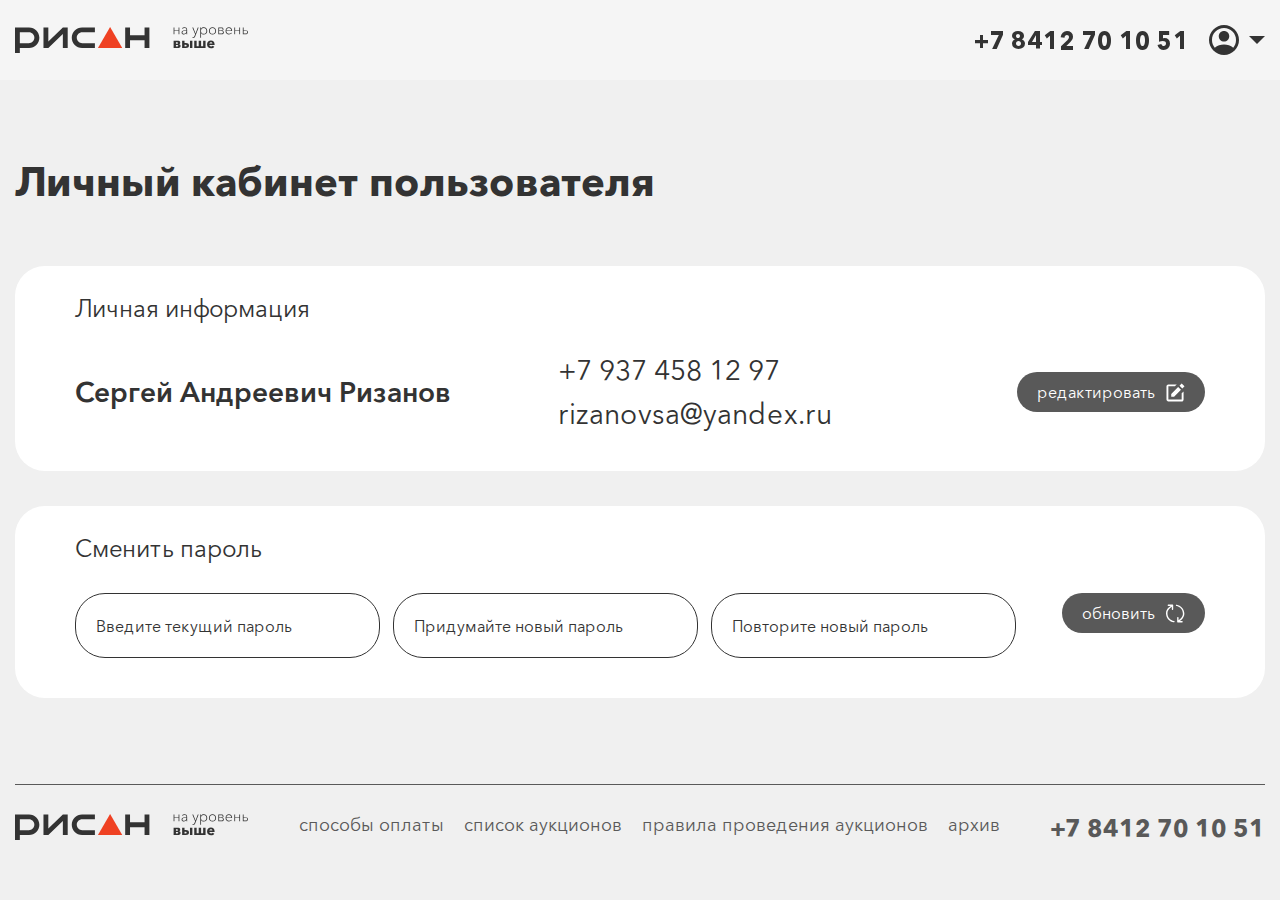
==== cabinet.html @ 8b1910aa "first commit" ====
<!DOCTYPE html>
<html lang="ru">

<head>
	<meta charset="UTF-8">
	<meta http-equiv="X-UA-Compatible" content="IE=edge">
	<meta name="viewport" content="width=device-width, initial-scale=1.0">
	<title>Рисан аукцион</title>

	<meta property="og:image" content="path/to/image.jpg">
	<link rel="shortcut icon" href="img/favicon/favicon.ico" type="image/x-icon">

	<!-- add plugins css -->
	<link rel="stylesheet" href="css/bootstrap.min.css">
	<link rel="stylesheet" href="css/slick.css">
	<!-- add plugins css end -->

	<link rel="stylesheet" href="css/style.css">
	<link rel="stylesheet" href="css/header.css">
	<link rel="stylesheet" href="css/footer.css">
	<link rel="stylesheet" href="css/main.css">
	<link rel="stylesheet" href="css/media.css">
</head>

<body>

	<header class="header">
		<div class="container">
			<div class="row">
				<div class="col-12 d-flex flex-wrap align-items-center">
					<a href="index.html" class="logo"><img src="img/logo.svg" alt=""></a>

					<nav class="navbar navbar-expand-xxl navbar-menu">
						<div class="collapse collapse-menu navbar-collapse" id="navbarSupportedContent">
							<ul class="nav nav-menu">
								<li class="nav-item"><a href="auctions.html" class="nav-link">все предложения</a></li>
								<li class="nav-item"><a href="my-auctions.html" class="nav-link">мои аукционы</a></li>
								<li class="nav-item"><a href="archive.html" class="nav-link">архив</a></li>
								<li class="nav-item"><a href="payments.html" class="nav-link">способы оплаты</a></li>
							</ul>
							<a href="tel:+78412701051" class="phone animate-box d-block d-sm-none">+7 8412 70 10 51</a>
						</div>

					</nav>
					<a href="tel:+78412701051" class="phone animate-box d-none d-sm-block">+7 8412 70 10 51</a>

					<div class="dropdown dropdown-user">
						<button class="btn btn-secondary dropdown-toggle" type="button" data-bs-toggle="dropdown"
							aria-expanded="false">
							<svg class="svg-icon">
								<use xlink:href="img/sprite.svg#user"></use>
							</svg>
						</button>
						<ul class="dropdown-menu dropdown-menu-user">
							<li><a class="dropdown-item animate-box" href="cabinet.html">
									<span class="dropdown-menu-user__icon"><svg class="svg-icon">
											<use xlink:href="img/sprite.svg#user"></use>
										</svg></span>
									<span class="dropdown-menu-user__text">Профиль</span>
								</a></li>
							<li><a class="dropdown-item animate-box" href="my-auctions.html">
									<span class="dropdown-menu-user__icon"><svg class="svg-icon">
											<use xlink:href="img/sprite.svg#auction-icon"></use>
										</svg></span>
									<span class="dropdown-menu-user__text">Мои аукционы</span>
								</a></li>
							<li><a class="dropdown-item animate-box" href="#">
									<span class="dropdown-menu-user__icon"><svg class="svg-icon">
											<use xlink:href="img/sprite.svg#exit-icon"></use>
										</svg></span>
									<span class="dropdown-menu-user__text">Выйти</span>
								</a></li>
						</ul>
					</div>

					<button class="navbar-toggler" type="button" data-bs-toggle="collapse"
						data-bs-target="#navbarSupportedContent" aria-controls="navbarSupportedContent" aria-expanded="false">
						<span></span>
						<span></span>
						<span></span>
					</button>
				</div>
			</div>
		</div>
	</header>

	<section class="all-lots archive-section">
		<div class="container">
			<div class="row">
				<div class="col-12 mb-60">
					<h1>Личный кабинет пользователя</h1>
				</div>

				<div class="col-12">
					<div class="cabinet-box">
						<div class="row">
							<div class="col-12">
								<h3>Личная информация</h3>
							</div>
						</div>
						<div class="row align-items-center">
							<div class="col-12 col-lg-5">
								<div class="admin-name">Сергей Андреевич Ризанов</div>
							</div>
							<div class="col-12 col-lg-4">
								<div class="admin-contacts">
									<a href="tel:+7 937 458 12 97" class="admin-contacts__item">+7 937 458 12 97</a>
									<a href="mailto:rizanovsa@yandex.ru" class="admin-contacts__item">rizanovsa@yandex.ru</a>
								</div>
							</div>
							<div class="col-12 col-lg-3">
								<a href="#" class="btn btn-grey">
									<span>редактировать</span>
									<svg class="svg-icon svg-icon-edit">
										<use xlink:href="img/sprite.svg#edit"></use>
									</svg>
								</a>
							</div>
						</div>
					</div>

					<div class="cabinet-box">
						<div class="row">
							<div class="col-12">
								<h3>Сменить пароль</h3>
							</div>

							<div class="col-12">
								<form action="" method="post" class="form-cabinet">
									<label>
										<input type="text" placeholder="Введите текущий пароль" name="password" required>
									</label>
									<label>
										<input type="text" placeholder="Придумайте новый пароль" name="password" required>
									</label>
									<label>
										<input type="text" placeholder="Повторите новый пароль" name="password" required>
									</label>
									<button type="submit" class="btn btn-grey">
										<span>обновить</span>
										<svg class="svg-icon svg-icon-edit">
											<use xlink:href="img/sprite.svg#update"></use>
										</svg>
									</button>
								</form>
							</div>
						</div>
					</div>
				</div>
			</div>
		</div>
	</section>

	<footer class="footer">
		<div class="container">
			<div class="row">
				<div class="col-12 d-flex flex-wrap">
					<a href="index.html" class="logo"><img src="img/logo.svg" alt=""></a>
					<ul class="nav nav-menu">
						<li class="nav-item"><a href="payments.html" class="nav-link">способы оплаты</a></li>
						<li class="nav-item"><a href="auctions.html" class="nav-link">список аукционов</a></li>
						<li class="nav-item"><a href="rules.html" class="nav-link">правила проведения аукционов</a></li>
						<li class="nav-item"><a href="archive.html" class="nav-link">архив</a></li>
					</ul>
					<a href="tel:+78412701051" class="phone animate-box">+7 8412 70 10 51</a>
				</div>
			</div>
		</div>
	</footer>


	<!-- Модальное окно -->
	<div class="modal modal-v2 fade" id="auction1Modal" tabindex="-1" aria-labelledby="auction1ModalLabel"
		aria-hidden="true">
		<div class="modal-dialog modal-dialog-centered">
			<div class="modal-content">
				<div class="modal-header">
					<div class="modal-icon"><img src="img/modal-icon1.svg" alt=""></div>
					<div class="modal-title">Вы можете принять участие только в трех аукционах</div>
					<div class="box-text text-center">
						<p>Чтобы принять участие в этом аукционе, откажитесь от участие от одного из предыдущих на странице <a
								href="my-auctions.html" class="color-accent d-inline">Мои аукционы</a></p>
					</div>
					<button type="button" class="btn-close" data-bs-dismiss="modal" aria-label="Закрыть"><svg class="svg-icon">
							<use xlink:href="img/sprite.svg#close-modal"></use>
						</svg></button>
				</div>
				<div class="modal-body">
					<a href="my-auctions.html" class="btn btn-accent">перейти в МОИ АУКЦИОНЫ</a>
				</div>
			</div>
		</div>
	</div>
	
	<div class="modal modal-v2 fade" id="auction2Modal" tabindex="-1" aria-labelledby="auction2ModalLabel"
		aria-hidden="true">
		<div class="modal-dialog modal-dialog-centered">
			<div class="modal-content">
				<div class="modal-header">
					<div class="modal-icon"><img src="img/modal-icon2.svg" alt=""></div>
					<div class="modal-title">
						<span>Аукцион завершен</span>
						19.06.23 в 10:00
					</div>
					<div class="box-text text-center">
						<p>Если у вас остались вопросы после завершения аукциона,
							свяжитесь с нами по телефону: <a href="tel:+78412701051" class="color-accent d-inline">+7 (8412)
								70-10-51</a></p>
					</div>
					<button type="button" class="btn-close" data-bs-dismiss="modal" aria-label="Закрыть"><svg class="svg-icon">
							<use xlink:href="img/sprite.svg#close-modal"></use>
						</svg></button>
				</div>
				<div class="modal-body">
					<a href="#" class="btn btn-accent">позвоните мне</a>
				</div>
			</div>
		</div>
	</div>
	
	<div class="modal modal-v2 fade" id="auction3Modal" tabindex="-1" aria-labelledby="auction3ModalLabel"
		aria-hidden="true">
		<div class="modal-dialog modal-dialog-centered">
			<div class="modal-content">
				<div class="modal-header">
					<div class="modal-icon"><img src="img/modal-icon1.svg" alt=""></div>
					<div class="modal-title">Вы точно хотите отказаться от участия в аукционе?</div>
					<button type="button" class="btn-close" data-bs-dismiss="modal" aria-label="Закрыть"><svg class="svg-icon">
							<use xlink:href="img/sprite.svg#close-modal"></use>
						</svg></button>
				</div>
				<div class="modal-body">
					<div class="btn-group">
						<a href="my-auctions.html" class="btn btn-accent">да</a>
						<a href="my-auctions.html" data-bs-dismiss="modal" class="btn btn-border-accent">нет</a>
					</div>
				</div>
			</div>
		</div>
	</div>
	
	<div class="modal modal-v2 fade" id="auction4Modal" tabindex="-1" aria-labelledby="auction4ModalLabel"
		aria-hidden="true">
		<div class="modal-dialog modal-dialog-centered">
			<div class="modal-content">
				<div class="modal-header">
					<div class="modal-icon"><img src="img/modal-icon3.svg" alt=""></div>
					<div class="modal-title">Вы точно хотите повысить ставку?</div>
					<button type="button" class="btn-close" data-bs-dismiss="modal" aria-label="Закрыть"><svg class="svg-icon">
							<use xlink:href="img/sprite.svg#close-modal"></use>
						</svg></button>
				</div>
				<div class="modal-body">
					<div class="btn-group">
						<a href="my-auctions.html" class="btn btn-accent">да</a>
						<a href="my-auctions.html" data-bs-dismiss="modal" class="btn btn-border-accent">нет</a>
					</div>
				</div>
			</div>
		</div>
	</div>
	
	<div class="modal fade" id="participationModal" tabindex="-1" aria-labelledby="participationModalLabel"
		aria-hidden="true">
		<div class="modal-dialog modal-dialog-centered">
			<div class="modal-content">
				<div class="modal-header">
					<div class="modal-title">Подтвердите свое участие в аукционе</div>
					<div class="box-text text-center">
						<p>На ваш номер телефона было отправлено СМС с кодом подтверждения, который нужно ввести в форму ниже.</p>
					</div>
					<button type="button" class="btn-close" data-bs-dismiss="modal" aria-label="Закрыть"><svg class="svg-icon">
							<use xlink:href="img/sprite.svg#close-modal"></use>
						</svg></button>
				</div>
				<div class="modal-body">
					<form action="" method="post" class="form-code">
						<div class="form-group">
							<label><input type="number" name="code"></label>
							<label><input type="number" name="code"></label>
							<label><input type="number" name="code"></label>
							<label><input type="number" name="code"></label>
							<label><input type="number" name="code"></label>
							<label><input type="number" name="code"></label>
						</div>
						<button type="submit" class="btn btn-accent">Подтвердить участие</button>
					</form>
				</div>
			</div>
		</div>
	</div>

	<div class="modal modal-v2 fade" id="passwordModal" tabindex="-1" aria-labelledby="passwordModalLabel"
		aria-hidden="true">
		<div class="modal-dialog modal-dialog-centered">
			<div class="modal-content">
				<div class="modal-header">
					<div class="modal-title">Восстановить пароль</div>
					<div class="box-text text-center">
						<p>На ваш номер телефона +7...1296 было отправлено СМС с кодом подтверждения, который нужно ввести в форму
							ниже.</p>
					</div>
					<button type="button" class="btn-close" data-bs-dismiss="modal" aria-label="Закрыть"><svg class="svg-icon">
							<use xlink:href="img/sprite.svg#close-modal"></use>
						</svg></button>
				</div>
				<div class="modal-body">
					<form action="" method="post" class="form-code">
						<div class="form-group">
							<label><input type="number" name="code"></label>
							<label><input type="number" name="code"></label>
							<label><input type="number" name="code"></label>
							<label><input type="number" name="code"></label>
							<label><input type="number" name="code"></label>
							<label><input type="number" name="code"></label>
						</div>
						<button type="submit" class="btn btn-accent">восстановить пароль</button>
						<a href="#" class="color-grey link">восстановить по e-mail</a>
					</form>
				</div>
			</div>
		</div>
	</div>
	
	<!-- add plugins js-->
	<script src="js/jquery.min.js"></script>
	<script src="js/bootstrap.bundle.min.js"></script>
	<script src="js/slick.min.js"></script>
	<script src="js/jquery.maskedinput.min.js"></script>
	<script src="js/jQuery.countdownTimer.js"></script>
	<script src="js/jQuery.countdownTimer-ru.js"></script>
	<!-- add plugins js end-->
	
	<script src="js/common.js"></script>
	
	</body>
	
	</html>
---- css/style.css ----
@font-face {
  font-family: "AvenirNextCyr";
  font-weight: 750;
  font-style: normal;
  src: url("../fonts/AvenirNextCyr/AvenirNextCyr-Bold.eot");
  src: url("../fonts/AvenirNextCyr/AvenirNextCyr-Bold.eot?#iefix") format("embedded-opentype"), url("../fonts/AvenirNextCyr/AvenirNextCyr-Bold.woff") format("woff"), url("../fonts/AvenirNextCyr/AvenirNextCyr-Bold.ttf") format("truetype");
}
@font-face {
  font-family: "AvenirNextCyr";
  font-weight: 700;
  font-style: normal;
  src: url("../fonts/AvenirNextCyr/AvenirNextCyr-Demi.eot");
  src: url("../fonts/AvenirNextCyr/AvenirNextCyr-Demi.eot?#iefix") format("embedded-opentype"), url("../fonts/AvenirNextCyr/AvenirNextCyr-Demi.woff") format("woff"), url("../fonts/AvenirNextCyr/AvenirNextCyr-Demi.ttf") format("truetype");
}
@font-face {
  font-family: "AvenirNextCyr";
  font-weight: 450;
  font-style: normal;
  src: url("../fonts/AvenirNextCyr/AvenirNextCyr-Medium.eot");
  src: url("../fonts/AvenirNextCyr/AvenirNextCyr-Medium.eot?#iefix") format("embedded-opentype"), url("../fonts/AvenirNextCyr/AvenirNextCyr-Medium.woff") format("woff"), url("../fonts/AvenirNextCyr/AvenirNextCyr-Medium.ttf") format("truetype");
}
@font-face {
  font-family: "AvenirNextCyr";
  font-weight: 400;
  font-style: normal;
  src: url("../fonts/AvenirNextCyr/AvenirNextCyr-Regular.eot");
  src: url("../fonts/AvenirNextCyr/AvenirNextCyr-Regular.eot?#iefix") format("embedded-opentype"), url("../fonts/AvenirNextCyr/AvenirNextCyr-Regular.woff") format("woff"), url("../fonts/AvenirNextCyr/AvenirNextCyr-Regular.ttf") format("truetype");
}
* {
  -webkit-box-sizing: border-box;
  box-sizing: border-box;
  -webkit-font-smoothing: antialiased;
  -moz-osx-font-smoothing: grayscale;
}
*:before, *:after {
  -webkit-box-sizing: border-box;
  box-sizing: border-box;
}

html, body, div, span, applet, object, iframe, h1, h2, h3, h4, h5, h6, p, blockquote, pre, a, abbr, acronym, address, big, cite, code, del, dfn, em, img, ins, kbd, q, s, samp, small, strike, strong, sub, sup, tt, var, b, u, i, center, dl, dt, dd, ol, ul, li, fieldset, form, label, legend, table, caption, tbody, tfoot, thead, tr, th, td, article, aside, canvas, details, embed, figure, figcaption, footer, header, hgroup, menu, nav, output, ruby, section, summary, time, mark, audio, video {
  margin: 0;
  padding: 0;
  border: 0;
  font-size: 100%;
  font: inherit;
  vertical-align: baseline;
}

/* HTML5 display-role reset for older browsers */
article, aside, details, figcaption, figure, footer, header, hgroup, menu, nav, section {
  display: block;
}

blockquote, q {
  quotes: none;
}

blockquote:before, blockquote:after, q:before, q:after {
  content: "";
  content: none;
}

table {
  border-collapse: collapse;
  border-spacing: 0;
}

body {
  font-size: 16px;
  min-width: 320px;
  position: relative;
  line-height: normal;
  font-family: "AvenirNextCyr", sans-serif;
  font-weight: normal;
  background: #F0F0F0;
  color: #333;
}

img {
  display: block;
  max-width: 100%;
  height: auto;
}

.text-center {
  text-align: center;
}

a {
  display: block;
  text-decoration: none;
  -webkit-transition: 0.3s ease;
  transition: 0.3s ease;
  outline: none;
  width: -webkit-fit-content;
  width: -moz-fit-content;
  width: fit-content;
}
a:hover, a:focus {
  text-decoration: none;
}

input, textarea, select {
  outline: none;
  -webkit-box-shadow: none;
          box-shadow: none;
  -webkit-appearance: none;
     -moz-appearance: none;
          appearance: none;
  padding: 5px 20px;
  -webkit-box-sizing: border-box;
          box-sizing: border-box;
  font-family: "AvenirNextCyr", sans-serif;
  border-radius: 30px;
  border: 1px solid #333;
  width: 100%;
  height: 65px;
  background: transparent;
  color: #333;
  font-size: 16px;
}
input::-webkit-input-placeholder, textarea::-webkit-input-placeholder, select::-webkit-input-placeholder {
  color: #333;
}
input::-moz-placeholder, textarea::-moz-placeholder, select::-moz-placeholder {
  color: #333;
}
input:-ms-input-placeholder, textarea:-ms-input-placeholder, select:-ms-input-placeholder {
  color: #333;
}
input::-ms-input-placeholder, textarea::-ms-input-placeholder, select::-ms-input-placeholder {
  color: #333;
}
input::placeholder, textarea::placeholder, select::placeholder {
  color: #333;
}
input:hover, input:focus, textarea:hover, textarea:focus, select:hover, select:focus {
  outline: none;
  -webkit-box-shadow: none;
          box-shadow: none;
}

label {
  display: block;
  width: 100%;
  position: relative;
  margin: 0 0 24px;
}
label:last-child {
  margin: 0;
}

textarea {
  resize: none;
  padding: 12px 17px;
  height: 103px;
}

.input-icon {
  position: absolute;
  z-index: 1;
  top: 50%;
  right: 28px;
  -webkit-transform: translate(0, -50%);
          transform: translate(0, -50%);
  display: -webkit-box;
  display: -ms-flexbox;
  display: flex;
  -webkit-box-align: center;
      -ms-flex-align: center;
          align-items: center;
  -webkit-box-pack: center;
      -ms-flex-pack: center;
          justify-content: center;
  fill: #595959;
  width: 25px;
  height: 19px;
}
.input-icon:hover {
  fill: #E4370E;
}

button, .btn {
  outline: none;
  -webkit-transition: 0.3s ease;
  transition: 0.3s ease;
  cursor: pointer;
  -webkit-box-shadow: none;
          box-shadow: none;
  font-family: "AvenirNextCyr", sans-serif;
  padding: 0;
  margin: 0;
  border: none;
  border-radius: 0;
}
button:hover, button:focus, .btn:hover, .btn:focus {
  outline: none;
  -webkit-box-shadow: none;
          box-shadow: none;
}

.btn {
  display: -webkit-box;
  display: -ms-flexbox;
  display: flex;
  -webkit-box-align: center;
      -ms-flex-align: center;
          align-items: center;
  -webkit-box-pack: center;
      -ms-flex-pack: center;
          justify-content: center;
  text-align: center;
  padding: 7px 20px;
  font-size: 16px;
  line-height: normal;
  font-weight: normal;
  height: 40px;
  border-radius: 20px;
  -webkit-transition: 0.5s;
  transition: 0.5s;
  position: relative;
  z-index: 1;
  overflow: hidden;
  text-decoration: none;
}
.btn::before {
  content: "";
  position: absolute;
  left: 0;
  top: 0;
  height: 100%;
  width: 0;
  -webkit-transition: 0.5s;
  transition: 0.5s;
  z-index: -1;
}
.btn svg {
  width: 17px;
  min-width: 17px;
  height: 19px;
  display: -webkit-box;
  display: -ms-flexbox;
  display: flex;
  -webkit-box-align: center;
      -ms-flex-align: center;
          align-items: center;
  -webkit-box-pack: center;
      -ms-flex-pack: center;
          justify-content: center;
  margin: 0 0 0 10px;
  -webkit-transition: 0.3s;
  transition: 0.3s;
}
.btn .svg-icon-edit {
  width: 19px;
  height: 19px;
  min-width: 19px;
}
.btn:hover::before {
  width: 100%;
}

.btn-md {
  height: 65px;
  border-radius: 30px;
  font-size: 20px;
  padding: 10px 40px;
}

.btn-border-accent {
  color: #E4370E;
  border: 1px solid #E4370E;
}
.btn-border-accent::before {
  background: #E4370E;
}
.btn-border-accent:hover {
  color: #fff;
}

.btn-border-grey {
  color: #595959;
  border: 1px solid #595959;
}
.btn-border-grey::before {
  background: #E4370E;
}
.btn-border-grey:hover {
  border-color: #E4370E;
  color: #fff;
}

.btn-border-white {
  color: #fff;
  border: 2px solid #fff;
}
.btn-border-white svg {
  fill: #fff;
  width: 14px;
  height: 14px;
  min-width: 14px;
}
.btn-border-white::before {
  background: #E4370E;
}
.btn-border-white:hover {
  border-color: #E4370E;
  color: #fff;
}

.btn-grey {
  color: #fff;
  fill: #fff;
  background: #595959;
}
.btn-grey::before {
  background: #E4370E;
}
.btn-grey:hover {
  color: #fff;
}

.btn-accent {
  background: #E4370E;
  color: #fff;
}
.btn-accent::before {
  background: #82C559;
}
.btn-accent:hover {
  color: #fff;
}
.btn-accent svg {
  fill: #fff;
}

.btn-toggle, .btn-link {
  margin: 37px auto 0;
}

.svg-icon {
  display: inline-block;
  width: 100%;
  height: 100%;
}

.btn-group > .btn-group:not(:last-child) > .btn, .btn-group > .btn.dropdown-toggle-split:first-child, .btn-group > .btn:not(:last-child):not(.dropdown-toggle), .btn-group > .btn-group:not(:first-child), .btn-group > :not(.btn-check:first-child) + .btn {
  border-radius: 20px;
}

.link {
  display: -webkit-box;
  display: -ms-flexbox;
  display: flex;
  -webkit-box-align: center;
      -ms-flex-align: center;
          align-items: center;
  font-size: 20px;
}
.link svg {
  width: 21px;
  height: 23px;
  margin: 0 0 0 20px;
}

a.color-grey {
  color: #333;
}
a.color-grey:hover {
  color: #E4370E;
}

strong, b {
  font-weight: bold;
  display: inline-block;
}

ul, ol {
  padding: 0 0 0 20px;
}

.my-ul {
  list-style: none;
  padding: 0;
}

.list-dots {
  list-style-type: disc;
}

.container {
  max-width: 1350px;
  padding: 0 15px;
}

.row {
  margin: 0 -15px;
}
.row > * {
  padding: 0 15px;
}

h2, h1 {
  width: 100%;
  font-size: 48px;
  font-weight: 750;
}

.h1 {
  font-size: 96px;
  line-height: 1;
  font-weight: 750;
}

.h2 {
  font-size: 64px;
  font-weight: 750;
}

h3 {
  font-size: 24px;
  font-weight: 450;
}

.color-accent {
  color: #E4370E;
}

a.color-accent {
  color: #E4370E;
}
a.color-accent:hover {
  color: #333;
}
a.color-accent:hover svg {
  fill: #333;
}
a.color-accent svg {
  fill: #E4370E;
  width: 21px;
  height: 23px;
  margin: 0 0 0 20px;
}

.d-inline {
  display: inline;
}

.text-description {
  font-size: 24px;
}

.mb-30 {
  margin-bottom: 30px;
}

.mb-45 {
  margin-bottom: 45px;
}

.mb-50 {
  margin-bottom: 50px;
}

.mb-60 {
  margin-bottom: 60px;
}

.mb-90 {
  margin-bottom: 90px;
}

.nav-tabs {
  border: none;
  border-radius: 0;
  font-size: 24px;
}
.nav-tabs .nav-item {
  margin: 0 40px 0 0;
}
.nav-tabs .nav-item:last-child {
  margin: 0;
}
.nav-tabs .nav-link {
  padding: 0 0 17px;
  color: #595959;
  background: transparent;
  border: none;
  border-radius: 0;
  position: relative;
}
.nav-tabs .nav-link::before {
  content: "";
  position: absolute;
  left: 0;
  bottom: 0;
  width: 100%;
  height: 6px;
  background: #E4E4E4;
  border-radius: 3px;
  -webkit-transition: 0.5s;
  transition: 0.5s;
}
.nav-tabs .nav-link.active {
  color: #333;
  font-weight: bold;
  background: transparent;
}
.nav-tabs .nav-link.active::before {
  background: #E4370E;
}

.slick-slider {
  width: 100%;
}

.slick-slide {
  outline: none;
}

.slick-dots {
  width: 100%;
  position: relative;
  bottom: 0;
  display: -webkit-box;
  display: -ms-flexbox;
  display: flex;
  -webkit-box-align: center;
      -ms-flex-align: center;
          align-items: center;
  -webkit-box-pack: center;
      -ms-flex-pack: center;
          justify-content: center;
  list-style: none;
  padding: 0;
}
.slick-dots li {
  cursor: pointer;
  height: 3px;
  margin: 0 10px 0 0;
  background: #F7F7F7;
  width: 60px;
  border-radius: 4px;
  -webkit-transition: 0.3s ease;
  transition: 0.3s ease;
}
.slick-dots li:last-child {
  margin: 0;
}
.slick-dots li.slick-active {
  background: #E4370E;
}
.slick-dots li button {
  display: none;
}

.slider-nav {
  display: -webkit-box;
  display: -ms-flexbox;
  display: flex;
  -webkit-box-align: center;
      -ms-flex-align: center;
          align-items: center;
}
.slider-nav .slick-prev {
  margin: 0 30px 0 0;
}
.slider-nav .slick-arrow {
  position: relative;
  bottom: 0;
  top: 0;
  left: 0;
  -webkit-transform: none;
          transform: none;
  padding: 10px;
  border-radius: 60px;
  background: #E4E4E4;
  width: 123px;
  height: 84px;
  fill: #595959;
  display: -webkit-box;
  display: -ms-flexbox;
  display: flex;
  -webkit-box-align: center;
      -ms-flex-align: center;
          align-items: center;
  -webkit-box-pack: center;
      -ms-flex-pack: center;
          justify-content: center;
}
.slider-nav .slick-arrow svg {
  width: 41px;
  height: 24px;
}
.slider-nav .slick-arrow:hover {
  background: #E4370E;
  fill: #fff;
}

.slick-arrow {
  top: 50%;
  -webkit-transform: translate(0, -50%);
          transform: translate(0, -50%);
  width: 41px;
  height: 24px;
  display: -webkit-box;
  display: -ms-flexbox;
  display: flex;
  -webkit-box-align: center;
      -ms-flex-align: center;
          align-items: center;
  -webkit-box-pack: center;
      -ms-flex-pack: center;
          justify-content: center;
  opacity: 1;
  z-index: 1;
  padding: 0;
  fill: #E4370E;
  position: absolute;
}

.slick-prev {
  left: -41px;
}

.slick-next {
  right: -41px;
}

.select-my {
  -webkit-appearance: none;
     -moz-appearance: none;
          appearance: none;
  padding: 0 52px 0 40px;
  color: #333;
  font-size: 20px;
  background: url("../img/arrow-select.svg") no-repeat calc(100% - 20px) center;
  background-size: 22px;
  width: 100%;
  cursor: pointer;
}

input[type=radio] {
  width: auto;
  height: auto;
  -webkit-appearance: auto;
     -moz-appearance: auto;
          appearance: auto;
  display: inline;
  cursor: pointer;
}

.label-checkbox {
  position: relative;
  display: -webkit-box;
  display: -ms-flexbox;
  display: flex;
  -webkit-box-align: start;
      -ms-flex-align: start;
          align-items: flex-start;
  color: rgba(255, 255, 255, 0.5);
  font-size: 14px;
  margin: 15px 0 0;
  line-height: 1.14;
}

.inp-check {
  display: none;
}

.checkbox-custom {
  margin: 0 12px 0 0;
  position: relative;
  border-radius: 6px;
  background-color: #fff;
  width: 16px;
  height: 16px;
  min-width: 16px;
  cursor: pointer;
}

.inp-check:checked ~ .checkbox-custom {
  background: #fff url("../img/check-black.svg") no-repeat center;
  background-size: 8px;
}
---- css/header.css ----
header {
  padding: 40px 0;
  position: relative;
  z-index: 2;
}
header .container {
  max-width: 1920px;
  padding: 0 60px;
}

.header {
  background: rgba(247, 247, 247, 0.7);
  -webkit-backdrop-filter: blur(25px);
          backdrop-filter: blur(25px);
  margin: 0 0 77px;
}
.header .navbar-menu {
  margin: 0 auto;
}
.header .nav-menu .nav-item .nav-link {
  color: #333;
}
.header .phone {
  color: #333;
}
.header .dropdown-user .dropdown-toggle .svg-icon {
  fill: #333;
}
.header .dropdown-user .dropdown-toggle:after {
  border-top-color: #333;
}
.header .navbar-toggler span {
  background: #333;
}

.phone {
  font-weight: 750;
  font-size: 24px;
  color: #fff;
}

.nav-menu {
  display: -webkit-box;
  display: -ms-flexbox;
  display: flex;
  -webkit-box-align: start;
      -ms-flex-align: start;
          align-items: start;
  -ms-flex-wrap: wrap;
      flex-wrap: wrap;
  font-weight: 450;
  font-size: 18px;
  margin: 0 183px 0 auto;
}
.nav-menu .nav-item {
  margin: 0 30px 0 0;
}
.nav-menu .nav-item:last-child {
  margin: 0;
}
.nav-menu .nav-item .nav-link {
  color: #fff;
  position: relative;
}
.nav-menu .nav-item .nav-link::after {
  content: "";
  position: absolute;
  left: 50%;
  -webkit-transform: translate(-50%, 0);
          transform: translate(-50%, 0);
  bottom: -5px;
  width: 0;
  height: 2px;
  border-radius: 2px;
  background: #E4370E;
  -webkit-transition: 0.5s;
  transition: 0.5s;
}
.nav-menu .nav-item .nav-link:hover:after {
  width: 80%;
}

.nav-link {
  padding: 0;
}

.collapse-menu {
  -webkit-box-flex: 0;
      -ms-flex: none;
          flex: none;
  width: 100%;
}
.collapse-menu .nav-menu {
  margin: 0;
}

.navbar-menu {
  margin: 0 183px 0 auto;
  padding: 0;
}
.navbar-menu__close {
  width: 24px;
  height: 24px;
  position: absolute;
  right: 15px;
  top: 15px;
  cursor: pointer;
  display: none;
}
.navbar-menu__close::before, .navbar-menu__close::after {
  content: "";
  position: absolute;
  top: 10px;
  left: 0;
  background: #333;
  border-radius: 2px;
  z-index: 1;
  width: 100%;
  height: 2px;
}
.navbar-menu__close::before {
  -webkit-transform: rotate(45deg);
          transform: rotate(45deg);
}
.navbar-menu__close::after {
  -webkit-transform: rotate(135deg);
          transform: rotate(135deg);
}

.navbar-toggler {
  width: 24px;
  height: 18px;
  min-width: 24px;
  padding: 0;
  border: none;
  margin: 0 0 0 20px;
  -webkit-box-orient: vertical;
  -webkit-box-direction: normal;
      -ms-flex-direction: column;
          flex-direction: column;
  -webkit-box-align: center;
      -ms-flex-align: center;
          align-items: center;
  -webkit-box-pack: justify;
      -ms-flex-pack: justify;
          justify-content: space-between;
  display: none;
  cursor: pointer;
}
.navbar-toggler span {
  display: block;
  width: 100%;
  height: 3px;
  background: #fff;
  border-radius: 2px;
}

.dropdown-toggle {
  padding: 0;
  border-radius: 0;
  width: -webkit-fit-content;
  width: -moz-fit-content;
  width: fit-content;
  background: transparent;
  -webkit-box-flex: 0;
      -ms-flex: none;
          flex: none;
}
.dropdown-toggle:hover, .dropdown-toggle:focus, .dropdown-toggle.show {
  background: transparent;
}
.dropdown-toggle::before {
  display: none;
}

.dropdown-user {
  margin: 0 0 0 70px;
}
.dropdown-user .dropdown-toggle {
  display: -webkit-box;
  display: -ms-flexbox;
  display: flex;
  -webkit-box-align: center;
      -ms-flex-align: center;
          align-items: center;
}
.dropdown-user .dropdown-toggle .svg-icon {
  margin: 0;
  width: 40px;
  height: 40px;
  min-width: 40px;
  display: -webkit-box;
  display: -ms-flexbox;
  display: flex;
  -webkit-box-align: center;
      -ms-flex-align: center;
          align-items: center;
  -webkit-box-pack: center;
      -ms-flex-pack: center;
          justify-content: center;
  fill: #fff;
}
.dropdown-user .dropdown-toggle:after {
  margin: 0 0 0 17px;
  vertical-align: middle;
  border-top: 11px solid #fff;
  border-right: 11px solid transparent;
  border-bottom: 0;
  border-left: 11px solid transparent;
}

.dropdown-menu {
  margin: 10px 0 0;
  border: none;
  border-radius: 30px;
  background: #FFF;
  padding: 10px 0;
  font-size: 20px;
  overflow: hidden;
}

.dropdown-menu-user__icon {
  margin: 0 15px 0 0;
  display: -webkit-box;
  display: -ms-flexbox;
  display: flex;
  -webkit-box-align: center;
      -ms-flex-align: center;
          align-items: center;
  -webkit-box-pack: center;
      -ms-flex-pack: center;
          justify-content: center;
  width: 19px;
  height: 19px;
  min-width: 19px;
  fill: #333;
}

.dropdown-item {
  padding: 10px 30px;
  display: -webkit-box;
  display: -ms-flexbox;
  display: flex;
  -webkit-box-align: center;
      -ms-flex-align: center;
          align-items: center;
  position: relative;
  z-index: 1;
}
.dropdown-item:hover {
  color: #fff;
}
.dropdown-item:hover .dropdown-menu-user__icon {
  fill: #fff;
}
---- css/footer.css ----
footer {
  padding: 37px 0 59px;
  position: relative;
  z-index: 1;
  margin: 40px 0 0;
}
footer::before {
  content: "";
  position: absolute;
  left: 50%;
  top: 0;
  -webkit-transform: translate(-50%, 0);
          transform: translate(-50%, 0);
  height: 1px;
  max-width: 1800px;
  width: calc(100% - 120px);
  background: #FFF;
}
footer .container {
  max-width: 1920px;
  padding: 0 60px;
}
footer .phone {
  color: #fff;
}
footer .phone:hover {
  color: #E4370E;
}
footer .nav-menu {
  margin: 0 auto;
  font-weight: 400;
}
footer .nav-menu .nav-item {
  margin: 0 60px 0 0;
}
footer .nav-menu .nav-item:last-child {
  margin: 0;
}

.footer {
  margin: 75px 0 0;
}
.footer::before {
  background: #595959;
}
.footer .phone {
  color: #595959;
}
.footer .phone:hover {
  color: #fff;
}
.footer .nav-menu .nav-item .nav-link {
  color: #595959;
}

.modal-dialog {
  max-width: 652px;
}

.modal-content {
  border: none;
  border-radius: 40px;
  background: #FFF;
  padding: 45px 40px 40px;
}
.modal-content .btn-group .btn {
  margin: 0 35px 0 0;
  padding: 0 30px;
}
.modal-content .btn-group .btn:last-child {
  margin: 0;
}
.modal-content .link {
  margin: 0 auto;
}

.modal-title {
  text-align: center;
  font-size: 24px;
  font-weight: bold;
  margin: 0 auto;
  max-width: 380px;
  line-height: normal;
}
.modal-title span {
  display: block;
  font-weight: normal;
}

.modal-header {
  padding: 0;
  border: none;
  text-align: center;
  -webkit-box-orient: vertical;
  -webkit-box-direction: normal;
      -ms-flex-direction: column;
          flex-direction: column;
  -webkit-box-align: center;
      -ms-flex-align: center;
          align-items: center;
}
.modal-header .btn-close {
  padding: 9px;
  position: absolute;
  z-index: 1;
  opacity: 1;
  top: 16px;
  right: 16px;
  margin: 0;
  border: none;
  border-radius: 50%;
  width: 34px;
  height: 34px;
  background: #333;
  fill: #fff;
  -webkit-box-sizing: border-box;
          box-sizing: border-box;
  display: -webkit-box;
  display: -ms-flexbox;
  display: flex;
  -webkit-box-align: center;
      -ms-flex-align: center;
          align-items: center;
  -webkit-box-pack: center;
      -ms-flex-pack: center;
          justify-content: center;
}
.modal-header .box-text {
  width: 100%;
  max-width: 461px;
  margin: 22px auto 0;
}

.modal-body {
  padding: 0;
}

.form-code {
  margin: 33px auto 0;
}
.form-code label {
  margin: 0 7px;
  width: 60px;
}
.form-code input {
  padding: 0;
  border-radius: 20px;
  text-align: center;
  height: 90px;
  font-size: 48px;
  font-weight: bold;
}
.form-code [type=submit] {
  margin: 37px auto 0;
}
.form-code .form-group {
  -webkit-box-pack: center;
      -ms-flex-pack: center;
          justify-content: center;
}

.form-group {
  display: -webkit-box;
  display: -ms-flexbox;
  display: flex;
  -webkit-box-align: start;
      -ms-flex-align: start;
          align-items: flex-start;
}

.modal-icon {
  margin: 0 auto 27px;
  display: -webkit-box;
  display: -ms-flexbox;
  display: flex;
  -webkit-box-align: center;
      -ms-flex-align: center;
          align-items: center;
  -webkit-box-pack: center;
      -ms-flex-pack: center;
          justify-content: center;
  width: 96px;
  height: 96px;
}

.modal-v2 .box-text {
  max-width: 500px;
}
.modal-v2 .modal-body {
  margin: 40px auto 0;
}
.modal-v2 .btn {
  margin: 0 auto;
}
.modal-v2 .form-code {
  margin: 0;
}
.modal-v2 .form-code [type=submit] {
  margin: 50px auto 0;
}
.modal-v2 .form-code .link {
  margin: 23px auto 0;
}

#participationModal .modal-title {
  max-width: 320px;
}
---- css/main.css ----
.home {
  position: relative;
  z-index: 1;
  overflow: hidden;
}

.home-product {
  position: relative;
  z-index: 1;
  display: -webkit-box;
  display: -ms-flexbox;
  display: flex;
  -webkit-box-orient: vertical;
  -webkit-box-direction: normal;
      -ms-flex-direction: column;
          flex-direction: column;
  -webkit-box-align: end;
      -ms-flex-align: end;
          align-items: flex-end;
  -webkit-box-pack: start;
      -ms-flex-pack: start;
          justify-content: flex-start;
  padding: 64px;
  color: #fff;
}

.entrance {
  margin: 120px 0;
}
.entrance .logo {
  margin: 0 0 90px;
}
.entrance .container {
  padding: 0 15px;
  max-width: 1500px;
}
.entrance .home-product {
  padding: 64px;
  background: url("../img/entrance.png") no-repeat center;
  background-size: cover;
  min-height: 840px;
  min-width: 1098px;
  display: -webkit-box;
  display: -ms-flexbox;
  display: flex;
  -webkit-box-orient: vertical;
  -webkit-box-direction: normal;
      -ms-flex-direction: column;
          flex-direction: column;
  -webkit-box-align: start;
      -ms-flex-align: start;
          align-items: flex-start;
  -webkit-box-pack: end;
      -ms-flex-pack: end;
          justify-content: flex-end;
  border-radius: 60px 0 0 60px;
  position: relative;
  z-index: 1;
  overflow: hidden;
}
.entrance .home-product::before {
  content: "%";
  bottom: -10px;
  right: -50px;
  font-size: 296px;
  font-weight: 750;
  line-height: 0.7;
  position: absolute;
  z-index: -1;
  color: transparent;
  -webkit-text-stroke-width: 1px;
  -webkit-text-stroke-color: #fff;
}
.entrance h1 {
  margin: 0;
  text-transform: uppercase;
}
.entrance h1 span {
  font-weight: normal;
  font-size: 32px;
  text-transform: none;
  display: block;
  margin: 0 0 16px;
}

.entrance-box h3 {
  margin: 0 0 40px;
  font-size: 32px;
  font-weight: normal;
}

.form-entrance input {
  height: 65px;
  padding: 0 40px;
  font-size: 20px;
}
.form-entrance .btn-group {
  width: 100%;
  -webkit-box-pack: justify;
      -ms-flex-pack: justify;
          justify-content: space-between;
}
.form-entrance [type=submit] {
  width: -webkit-fit-content;
  width: -moz-fit-content;
  width: fit-content;
  border-radius: 30px;
}
.form-entrance .btn-group > .btn-group:not(:last-child) > .btn, .form-entrance .btn-group > .btn.dropdown-toggle-split:first-child, .form-entrance .btn-group > .btn:not(:last-child):not(.dropdown-toggle), .form-entrance .btn-group > .btn-group:not(:first-child), .form-entrance .btn-group > :not(.btn-check:first-child) + .btn {
  border-radius: 30px;
  width: -webkit-fit-content;
  width: -moz-fit-content;
  width: fit-content;
  -webkit-box-flex: 0;
      -ms-flex: none;
          flex: none;
}
.form-entrance input[type=radio] {
  width: auto;
  height: auto;
  -webkit-appearance: auto;
     -moz-appearance: auto;
          appearance: auto;
}

.btn-view-password {
  cursor: pointer;
}

.forgot-password {
  margin: 20px 0 0;
  font-size: 20px;
}

.entrance-profile {
  margin: 64px 0 0;
  font-size: 20px;
}

.best-deal {
  border-radius: 40px;
  background: #E6E6E6;
  position: relative;
  z-index: 2;
  margin: 150px 0 0;
}
.best-deal .link-next {
  position: absolute;
  z-index: 1;
  top: 49px;
  right: -89px;
  height: 84px;
  border-radius: 60px;
  padding: 10px 42px;
}
.best-deal .link-next svg {
  width: 104px;
  height: 24px;
  fill: #fff;
  margin: 0;
}
.best-deal__body {
  padding: 49px 37px 77px;
}
.best-deal__body .text-description {
  margin: 45px 0 33px;
  font-size: 36px;
}
.best-deal__body .text-description sup {
  font-size: 28px;
}
.best-deal .product-price {
  font-size: 48px;
  font-weight: 750;
}
.best-deal .product-price sup {
  font-size: 30px;
}
.best-deal__start {
  width: 100%;
  background: #fff;
  border-radius: 40px;
  padding: 40px 49px 63px;
}
.best-deal__start h3 {
  font-size: 32px;
  font-weight: normal;
}
.best-deal__start h4 {
  font-size: 36px;
  font-weight: bold;
}
.best-deal__start .box-text {
  margin: 38px 0 0;
  font-size: 24px;
  max-width: 330px;
}
.best-deal__start .box-text strong {
  font-weight: 450;
}
.best-deal__start .btn {
  margin: 47px 0 0;
}

.exclusive-lots {
  overflow: hidden;
}
.exclusive-lots .text-description {
  max-width: 1000px;
  margin: 16px 0 0;
}

.exclusive-slider {
  margin: 38px 0 0;
  width: calc(100% + 300px);
}
.exclusive-slider .slide {
  padding: 0 15px;
}
.exclusive-slider .slick-list {
  margin: 0 -15px;
}
.exclusive-slider .product-card {
  width: 420px;
}

.all-lots {
  margin: 85px 0 50px;
}
.all-lots .text-description {
  margin: 29px 0 0;
  max-width: 670px;
}
.all-lots .nav-tabs {
  margin: 0 0 44px;
}

.coming-auction {
  margin: 0 0 90px;
}

.product-card {
  width: 100%;
  height: 100%;
  border-radius: 40px;
  background: #FFF;
  padding: 28px 19px 42px;
}
.product-card-slider {
  width: 100%;
  margin: 0 0 25px;
}
.product-card-slider .slick-dots {
  margin: 33px auto 0;
}
.product-card__img {
  width: 100%;
  max-width: 278px;
  height: 228px;
  margin: 0 auto;
  display: -webkit-box;
  display: -ms-flexbox;
  display: flex;
  -webkit-box-align: center;
      -ms-flex-align: center;
          align-items: center;
  -webkit-box-pack: center;
      -ms-flex-pack: center;
          justify-content: center;
}
.product-card__img img {
  max-height: 100%;
  width: 100%;
}
.product-card__footer {
  display: -webkit-box;
  display: -ms-flexbox;
  display: flex;
  -webkit-box-align: center;
      -ms-flex-align: center;
          align-items: center;
  -ms-flex-wrap: wrap;
      flex-wrap: wrap;
  max-width: 300px;
  width: 100%;
  margin: 0 auto;
}
.product-card__footer.text-center .btn {
  margin: 24px auto 0;
}
.product-card__footer .w-100.auction-start {
  width: 100%;
  margin: 0;
}
.product-card__footer .w-100.auction-start strong {
  margin: 0 0 0 10px;
  display: inline;
  width: -webkit-fit-content;
  width: -moz-fit-content;
  width: fit-content;
}
.product-card .tooltip-wrapper {
  margin: 0 0 0 13px;
}
.product-card.active .product-card__footer .btn {
  background: #E4370E;
  color: #fff;
}
.product-card.active .product-card__footer .btn::before {
  background: #82C559;
}
.product-card.active .product-card__footer .btn:hover {
  border-color: #82C559;
}

.product-card-v2 {
  padding: 28px 39px 42px;
}
.product-card-v2 .lot-information {
  margin: 40px auto 38px;
}
.product-card-v2 .product-card-slider {
  margin: 0 0 50px;
}

.auction-start {
  margin: 0 24px 0 0;
}
.auction-start strong {
  margin: 10px 0 0;
  font-weight: bold;
  display: block;
}

.tooltip-wrapper {
  position: relative;
}
.tooltip-wrapper:hover .tooltip-box {
  display: block;
}

.btn-tooltip {
  display: -webkit-box;
  display: -ms-flexbox;
  display: flex;
  -webkit-box-align: center;
      -ms-flex-align: center;
          align-items: center;
  -webkit-box-pack: center;
      -ms-flex-pack: center;
          justify-content: center;
  width: 25px;
  height: 25px;
  min-width: 25px;
  border-radius: 50%;
  background: #F0F0F0;
  fill: #595959;
  padding: 6px 8px;
  cursor: pointer;
}

.tooltip-box {
  display: none;
  position: absolute;
  z-index: 2;
  border-radius: 20px;
  background: #595959;
  color: #fff;
  padding: 12px 17px;
  bottom: 100%;
  left: 50%;
  -webkit-transform: translate(-50%, 0);
          transform: translate(-50%, 0);
  min-width: 315px;
  margin: 0 0 10px;
}
.tooltip-box h4 {
  font-size: 20px;
  font-weight: bold;
  margin: 0 0 6px;
}

.participants {
  display: -webkit-box;
  display: -ms-flexbox;
  display: flex;
  -webkit-box-align: center;
      -ms-flex-align: center;
          align-items: center;
}
.participants .svg-icon {
  width: 19px;
  height: 19px;
  min-width: 19px;
  margin: 0 5px 0 0;
  fill: #fff;
}

.lot-information {
  width: 100%;
  display: -webkit-box;
  display: -ms-flexbox;
  display: flex;
  -webkit-box-align: center;
      -ms-flex-align: center;
          align-items: center;
  padding: 15px 20px;
  border-radius: 20px;
  border: 1px solid #E4E4E4;
  margin: 28px auto 26px;
  max-width: 342px;
  width: 100%;
}
.lot-information-item {
  display: -webkit-box;
  display: -ms-flexbox;
  display: flex;
  -webkit-box-align: center;
      -ms-flex-align: center;
          align-items: center;
  padding: 0 15px 0 0;
  position: relative;
}
.lot-information-item::before {
  content: "";
  position: absolute;
  top: 50%;
  -webkit-transform: translate(0, -50%);
          transform: translate(0, -50%);
  right: 0;
  width: 1px;
  height: 25px;
  background: #333;
}
.lot-information-item:last-child {
  padding: 0 0 0 15px;
}
.lot-information-item:last-child::before {
  display: none;
}
.lot-information-item__icon {
  display: -webkit-box;
  display: -ms-flexbox;
  display: flex;
  -webkit-box-align: center;
      -ms-flex-align: center;
          align-items: center;
  -webkit-box-pack: center;
      -ms-flex-pack: center;
          justify-content: center;
  margin: 0 15px 0 0;
  width: 38px;
  height: 38px;
  min-width: 38px;
  fill: #E4E4E4;
  border-radius: 50%;
}
.lot-information-item__text {
  display: -webkit-box;
  display: -ms-flexbox;
  display: flex;
  -webkit-box-align: center;
      -ms-flex-align: center;
          align-items: center;
  width: 100%;
}

.participants-item .lot-information-item__icon {
  width: 29px;
  height: 29px;
  min-width: 29px;
  fill: #333;
}

.status-on {
  border-color: #82C559;
}
.status-on .lot-information-item__icon {
  background: #82C559;
  fill: #fff;
  padding: 10px;
}
.status-on .participants-item .lot-information-item__icon {
  background: transparent;
  padding: 0;
  fill: #333;
}
.status-on .tooltip-box {
  background: #82C559;
}

.product-card-information {
  font-size: 14px;
  max-width: 310px;
  width: 100%;
  margin: 0 auto;
}
.product-card-information p {
  margin: 0 0 5px;
}
.product-card-information p strong {
  margin: 0 0 0 5px;
}
.product-card-information strong {
  margin: 0 0 10px;
  font-weight: bold;
}

.product-card-sizes {
  width: 100%;
  display: -webkit-box;
  display: -ms-flexbox;
  display: flex;
  -webkit-box-align: stretch;
      -ms-flex-align: stretch;
          align-items: stretch;
  margin: 25px auto 28px;
  border-radius: 20px;
  border: 1px solid #E4E4E4;
  font-size: 16px;
}
.product-card-sizes__item {
  padding: 9px 15px;
  border-right: 1px solid #E4E4E4;
}
.product-card-sizes__item p {
  margin: 0 0 8px;
}
.product-card-sizes__item p:last-child {
  margin: 0;
}
.product-card-sizes__item p sup {
  font-size: 10px;
}
.product-card-sizes__item:last-child {
  padding: 9px 15px 9px;
  border: none;
}

.product-price {
  font-size: 24px;
  font-weight: bold;
  height: 100%;
  display: -webkit-box;
  display: -ms-flexbox;
  display: flex;
  -webkit-box-align: center;
      -ms-flex-align: center;
          align-items: center;
}
.product-price sup {
  font-size: 18px;
}

.stages-auction {
  position: relative;
  padding: 86px 0 0;
  z-index: 1;
  background: url("../img/stages-bg.png") no-repeat center;
  background-size: cover;
  color: #fff;
}
.stages-auction::before {
  content: "";
  position: absolute;
  z-index: -1;
  left: 0;
  top: 0;
  width: 100%;
  height: 100%;
  background: rgba(51, 51, 51, 0.7);
  -webkit-backdrop-filter: blur(67.5px);
          backdrop-filter: blur(67.5px);
}
.stages-auction h2 {
  margin: 0 0 45px;
}
.stages-auction .text-description {
  max-width: 495px;
}

.stages-auction-info {
  width: 100%;
  border-radius: 40px;
  background: -webkit-gradient(linear, left top, right top, from(#000), to(rgba(0, 0, 0, 0))), url("../img/stages-bg-wrap.png"), lightgray 50%/cover no-repeat;
  background: linear-gradient(90deg, #000 0%, rgba(0, 0, 0, 0) 100%), url("../img/stages-bg-wrap.png"), lightgray 50%/cover no-repeat;
  padding: 44px 57px 61px;
  margin: 0 0 60px;
}

.stages-auction-col {
  position: relative;
}
.stages-auction-col::before {
  content: "";
  position: absolute;
  top: 50%;
  right: -15px;
  -webkit-transform: translate(0, -50%);
          transform: translate(0, -50%);
  background: #E4370E;
  height: 1px;
  width: 30px;
  z-index: -1;
}
.stages-auction-col:nth-child(4)::before, .stages-auction-col:last-child::before {
  display: none;
}
.stages-auction-col:nth-child(4):after {
  content: "";
  position: absolute;
  width: 1016px;
  height: 93px;
  background: url("../img/line-steps.svg") no-repeat center;
  background-size: 100%;
  right: 50%;
  bottom: -92px;
}

.stages-auction-box {
  position: relative;
  width: 100%;
  height: 100%;
  border-radius: 20px;
  border: 1px solid #FFF;
  padding: 20px;
  z-index: 1;
}
.stages-auction-box h3 {
  margin: 0 0 10px;
  width: 100%;
  font-weight: 750;
}

.archive-section {
  margin: 0 0 86px;
}

.cabinet-box {
  width: 100%;
  background: #fff;
  margin: 0 0 35px;
  padding: 28px 60px 40px;
  border-radius: 30px;
}
.cabinet-box h3 {
  font-weight: normal;
  margin: 0 0 30px;
}
.cabinet-box:last-child {
  margin: 0;
}
.cabinet-box .btn {
  margin: 0 0 0 auto;
}

.admin-name {
  font-size: 32px;
  font-weight: bold;
}

.admin-contacts__item {
  color: #333;
  font-size: 32px;
  margin: 0 0 23px;
}
.admin-contacts__item:last-child {
  margin: 0;
}
.admin-contacts__item:hover {
  color: #E4370E;
}

.form-cabinet {
  width: 100%;
  display: -webkit-box;
  display: -ms-flexbox;
  display: flex;
  -webkit-box-align: start;
      -ms-flex-align: start;
          align-items: flex-start;
  -ms-flex-wrap: wrap;
      flex-wrap: wrap;
}
.form-cabinet label {
  max-width: 338px;
  width: 100%;
  margin: 0 13px 0 0;
}
.form-cabinet button {
  margin: 0 0 auto;
}

.my-auctions {
  margin: 0 0 76px;
}
.my-auctions .text-description {
  max-width: none;
}

.filter-products {
  display: -webkit-box;
  display: -ms-flexbox;
  display: flex;
  -webkit-box-align: center;
      -ms-flex-align: center;
          align-items: center;
  -webkit-box-pack: end;
      -ms-flex-pack: end;
          justify-content: flex-end;
  margin: 0 0 0 auto;
}

.other-premises {
  margin: 100px 0 70px;
}

.advantages {
  margin: 113px 0 120px;
}
.advantages h2 {
  margin: 0 auto 75px;
}

.advantages-slider-item {
  display: -webkit-box;
  display: -ms-flexbox;
  display: flex;
  -webkit-box-align: center;
      -ms-flex-align: center;
          align-items: center;
  -webkit-box-pack: center;
      -ms-flex-pack: center;
          justify-content: center;
  font-size: 20px;
  padding: 0 20px;
}
.advantages-slider-item__icon {
  width: 48px;
  min-width: 48px;
  margin: 0 30px 0 0;
  display: -webkit-box;
  display: -ms-flexbox;
  display: flex;
  -webkit-box-align: center;
      -ms-flex-align: center;
          align-items: center;
  -webkit-box-pack: center;
      -ms-flex-pack: center;
          justify-content: center;
}
.advantages-slider-item sup {
  font-size: 14px;
}
.advantages-slider-item__body {
  max-width: 250px;
}

.product-section h1 {
  font-size: 32px;
  margin: 0;
}
.product-section h1 sup {
  font-size: 20px;
}

.lot-number {
  color: #E4370E;
  font-weight: bold;
}

.product-wrapper {
  width: 100%;
  background: #fff;
  border-radius: 40px;
  padding: 33px 100px;
}
.product-wrapper .product-card-slider {
  margin: 0;
  max-width: 532px;
  width: 100%;
}
.product-wrapper .product-card-slider .slick-dots {
  margin: 118px auto 0;
}
.product-wrapper .product-card__img {
  height: 434px;
  max-width: none;
}
.product-wrapper .product-card-information {
  max-width: 380px;
  margin: 0;
  gap: 40px;
  font-size: 16px;
}

.prices-wrapper {
  width: 100%;
  max-width: 320px;
  display: -webkit-box;
  display: -ms-flexbox;
  display: flex;
  -webkit-box-align: stretch;
      -ms-flex-align: stretch;
          align-items: stretch;
  gap: 30px;
  margin: 27px 0 40px;
}

.prices-wrapper-item {
  font-size: 16px;
  border-right: 1px solid #333;
  padding: 0 30px 0 0;
}
.prices-wrapper-item:last-child {
  border: none;
  padding: 0;
}
.prices-wrapper-item sup {
  font-size: 10px;
}
.prices-wrapper-item h3 {
  font-weight: bold;
  margin: 10px 0 0;
}

.auction-information {
  width: 100%;
  border-radius: 30px;
  border: 1px solid #E4E4E4;
  margin: 30px 0 45px;
  padding: 20px;
}
.auction-information-item {
  margin: 0 0 20px;
  display: -webkit-box;
  display: -ms-flexbox;
  display: flex;
  -webkit-box-align: start;
      -ms-flex-align: start;
          align-items: start;
}
.auction-information-item:last-child {
  margin: 0;
}
.auction-information-item__icon {
  display: -webkit-box;
  display: -ms-flexbox;
  display: flex;
  -webkit-box-align: center;
      -ms-flex-align: center;
          align-items: center;
  -webkit-box-pack: center;
      -ms-flex-pack: center;
          justify-content: center;
  width: 19px;
  height: 19px;
  min-width: 19px;
  margin: 0 10px 0 0;
}
.auction-information-item__body strong {
  display: inline;
  margin: 0 0 0 10px;
}

.list-documents {
  margin: 58px 0 0;
}
.list-documents li {
  margin: 0 0 20px;
}
.list-documents li:last-child {
  margin: 0;
}

.link-document {
  display: -webkit-box;
  display: -ms-flexbox;
  display: flex;
  -webkit-box-align: center;
      -ms-flex-align: center;
          align-items: center;
  color: #333;
}
.link-document:hover {
  color: #E4370E;
}
.link-document:hover svg {
  fill: #E4370E;
}
.link-document svg {
  width: 17px;
  height: 19px;
  min-width: 17px;
  margin: 0 0 0 10px;
  display: -webkit-box;
  display: -ms-flexbox;
  display: flex;
  -webkit-box-align: center;
      -ms-flex-align: center;
          align-items: center;
  -webkit-box-pack: center;
      -ms-flex-pack: center;
          justify-content: center;
  fill: #333;
}

.user-auction-status {
  display: -webkit-box;
  display: -ms-flexbox;
  display: flex;
  -webkit-box-align: center;
      -ms-flex-align: center;
          align-items: center;
  color: #fff;
  background: #82C559;
  width: -webkit-fit-content;
  width: -moz-fit-content;
  width: fit-content;
  padding: 10px 20px;
  border-radius: 30px;
  margin: 0 0 23px;
  font-weight: 450;
}
.user-auction-status__icon {
  fill: #fff;
  width: 19px;
  height: 19px;
  min-width: 19px;
  display: -webkit-box;
  display: -ms-flexbox;
  display: flex;
  -webkit-box-align: center;
      -ms-flex-align: center;
          align-items: center;
  -webkit-box-pack: center;
      -ms-flex-pack: center;
          justify-content: center;
  margin: 0 10px 0 0;
}

.product-wrapper-v2 {
  padding: 0;
  background: #F7F7F7;
}
.product-wrapper-v2 .product-information {
  padding: 38px 28px 30px;
}
.product-wrapper-v2 .product-card-slider {
  border-radius: 40px;
  background: #FFF;
  padding: 70px 20px 40px;
}
.product-wrapper-v2 .product-card-slider .slick-dots {
  margin: 76px auto 0;
}
.product-wrapper-v2 .product-card__img {
  height: 238px;
  max-width: 290px;
}

.rates {
  width: 100%;
  border-radius: 40px;
  background: #F7F7F7;
  display: -webkit-box;
  display: -ms-flexbox;
  display: flex;
  -webkit-box-align: stretch;
      -ms-flex-align: stretch;
          align-items: stretch;
  -ms-flex-wrap: wrap;
      flex-wrap: wrap;
  margin: 0 0 60px;
  overflow: hidden;
}

.rates-item {
  position: relative;
  z-index: 1;
  -webkit-box-flex: 1;
      -ms-flex: 1;
          flex: 1;
  padding: 40px 50px 65px;
  font-size: 24px;
  display: -webkit-box;
  display: -ms-flexbox;
  display: flex;
  -webkit-box-orient: vertical;
  -webkit-box-direction: normal;
      -ms-flex-direction: column;
          flex-direction: column;
  -webkit-box-pack: center;
      -ms-flex-pack: center;
          justify-content: center;
}
.rates-item p strong {
  font-weight: bold;
  margin: 0 0 0 10px;
}
.rates-item sup {
  font-size: 16px;
}
.rates-item p {
  margin: 0 0 20px;
}
.rates-item p:last-child {
  margin: 0;
}
.rates-item.active {
  background: #fff;
}
.rates-item.active::before {
  content: "";
  position: absolute;
  z-index: -1;
  height: 100%;
  width: 40px;
  -webkit-clip-path: polygon(0 0, 0% 100%, 100% 50%);
          clip-path: polygon(0 0, 0% 100%, 100% 50%);
  background: #fff;
  top: 0;
  right: -40px;
}
.rates-item:last-child.active::before {
  -webkit-clip-path: polygon(100% 0, 100% 100%, 0 50%);
          clip-path: polygon(100% 0, 100% 100%, 0 50%);
  left: -40px;
  right: auto;
}

.rates-wins h3 {
  width: -webkit-fit-content;
  width: -moz-fit-content;
  width: fit-content;
  margin: 0 0 0 40px;
  max-width: 170px;
}

.clear-participation {
  margin: 24px 0 0;
}

.action-rates {
  display: -webkit-box;
  display: -ms-flexbox;
  display: flex;
  -webkit-box-align: start;
      -ms-flex-align: start;
          align-items: flex-start;
  -ms-flex-wrap: wrap;
      flex-wrap: wrap;
}
.action-rates-box {
  max-width: 260px;
}
.action-rates-box p strong {
  display: inline;
}
.action-rates-box:first-child .btn {
  padding: 0 50px;
}
.action-rates .btn {
  margin: 0 0 20px;
}
.action-rates .box-text {
  margin: 0 0 20px;
  font-size: 14px;
}
.action-rates .box-text h4 {
  font-size: 16px;
}
.action-rates .box-text:last-child {
  margin: 0;
}

.or {
  margin: 0 50px;
  font-size: 24px;
  font-weight: bold;
}
---- css/media.css ----
/*==========	Desktop First	==========*/
/* Large Devices, Wide Screens */
@media only screen and (max-width: 1870px) {
  .entrance .home-product::before {
    right: 140px;
  }
  .dropdown-user {
    margin: 0 0 0 30px;
  }
}
@media only screen and (max-width: 1600px) {
  .entrance .home-product {
    min-width: auto;
    width: calc(100% + 15px);
    padding: 40px;
  }
  .entrance .home-product::before {
    right: -2px;
    bottom: -4px;
    font-size: 160px;
    line-height: 0.5;
  }
  .dropdown-user {
    margin: 0 0 0 20px;
  }
  footer .nav-menu .nav-item {
    margin: 0 30px 0 0;
  }
  .best-deal .link-next {
    padding: 10px 20px;
    height: 60px;
  }
  .best-deal .product-price {
    font-size: 36px;
  }
  .best-deal .product-price sup {
    font-size: 24px;
  }
  .best-deal__body {
    padding: 40px 30px;
  }
  .best-deal__body .text-description {
    font-size: 30px;
  }
  .best-deal__start {
    padding: 30px;
  }
  .best-deal__start h3 {
    font-size: 26px;
  }
  .best-deal__start h4 {
    font-size: 28px;
  }
  .best-deal__start .box-text {
    margin: 20px 0 0;
  }
  .best-deal__start .btn {
    margin: 30px 0 0;
  }
  .dropdown-user .dropdown-toggle .svg-icon {
    width: 30px;
    height: 30px;
    min-width: 30px;
  }
  .dropdown-user .dropdown-toggle:after {
    margin: 0 0 0 10px;
    border-top-width: 8px;
    border-left-width: 8px;
    border-right-width: 8px;
  }
  header .container, .home .container, footer .container {
    padding: 0 15px;
  }
  footer {
    padding: 30px 0;
  }
  footer::before {
    width: calc(100% - 30px);
  }
  footer .nav-menu .nav-item {
    margin: 0 20px 0 0;
  }
  .advantages-slider {
    padding: 0 40px;
  }
  .slick-arrow {
    width: 30px;
  }
  .slick-prev {
    left: 0;
  }
  .slick-next {
    right: 0;
  }
  .advantages-slider-item {
    padding: 0;
  }
  .advantages {
    margin: 70px 0;
  }
}
@media only screen and (max-width: 1399px) {
  h2, h1 {
    font-size: 40px;
  }
  .h1 {
    font-size: 80px;
  }
  .home {
    margin: 60px 0;
  }
  .home-product {
    padding: 21px;
  }
  .entrance .logo {
    margin: 0 0 54px;
  }
  .entrance .home-product {
    padding: 21px;
  }
  .entrance .home-product::before {
    font-size: 100px;
  }
  .entrance-box h3 {
    font-size: 24px;
  }
  header {
    padding: 20px 0;
    background: #F0F0F0;
  }
  header .logo {
    margin: 0 auto 0 0;
  }
  header .navbar-toggler span {
    background: #333;
  }
  .phone {
    color: #333;
  }
  .dropdown-user .dropdown-toggle .svg-icon {
    fill: #333;
  }
  .dropdown-user .dropdown-toggle::after {
    border-top-color: #333;
  }
  .best-deal {
    margin: 50px 0 0;
  }
  .best-deal .link-next svg {
    width: 80px;
  }
  .product-price {
    font-size: 20px;
  }
  .product-price sup {
    font-size: 14px;
  }
  .product-card h3 {
    font-size: 20px;
  }
  .form-cabinet label {
    max-width: 27%;
  }
  .admin-name, .admin-contacts__item {
    font-size: 28px;
  }
  .admin-contacts__item {
    margin: 0 0 10px;
  }
  .advantages-slider-item {
    font-size: 16px;
  }
  .advantages-slider-item__icon {
    margin: 0 10px 0 0;
  }
  .advantages h2 {
    margin: 0 0 30px;
  }
  .list-documents {
    margin: 30px 0 0;
  }
  .product-wrapper .product-card-slider .slick-dots {
    margin: 40px auto 0;
  }
  .prices-wrapper {
    margin: 20px 0 30px;
  }
  .auction-information {
    margin: 20px 0 30px;
  }
  .other-premises {
    margin: 40px 0 30px;
  }
  .rates-item {
    padding: 30px 40px;
  }
  .rates-item.active::before {
    right: -30px;
    width: 30px;
  }
  .rates-item:last-child.active::before {
    left: -30px;
    right: auto;
  }
}
@media only screen and (max-width: 1200px) {
  .entrance .logo {
    margin: 0 0 54px;
  }
  .entrance .home-product {
    margin: 54px 0 0;
    min-height: 274px;
    border-radius: 24px 0 0 24px;
  }
  .entrance .home-product::before {
    font-size: 96px;
  }
  .entrance-box h3 {
    font-size: 24px;
  }
  .best-deal {
    margin: 20px 0 0;
  }
  .best-deal .link-next {
    position: relative;
    top: 0;
    right: 0;
    margin: 10px 0 0;
  }
  .best-deal__body .text-description {
    font-size: 24px;
    margin: 20px 0;
  }
  .best-deal__body .text-description sup {
    font-size: 16px;
  }
  .best-deal .product-price {
    font-size: 30px;
  }
  .best-deal .product-price sup {
    font-size: 20px;
  }
  .slider-nav .slick-arrow {
    width: 100px;
    height: 60px;
  }
  .slider-nav .slick-prev {
    margin: 0 20px 0 0;
  }
  .exclusive-slider {
    width: calc(100% + 15px);
  }
  .stages-auction-col:nth-child(4):after {
    width: 780px;
    height: 75px;
    bottom: -73px;
  }
  .mb-90 {
    margin-bottom: 70px;
  }
  .lot-information {
    padding: 10px;
  }
  .lot-information-item {
    padding: 0 10px 0 0;
  }
  .lot-information-item:last-child {
    padding: 0 0 0 10px;
  }
  .all-lots {
    margin: 60px 0 40px;
  }
  .product-card h3 {
    font-size: 18px;
  }
  .lot-information-item__icon {
    width: 30px;
    height: 30px;
    min-width: 30px;
    margin: 0 10px 0 0;
  }
  .status-on .lot-information-item__icon {
    padding: 7px;
  }
  .participants-item .lot-information-item__icon {
    width: 25px;
    height: 25px;
    min-width: 25px;
  }
  .product-card__footer {
    -webkit-box-orient: vertical;
    -webkit-box-direction: normal;
        -ms-flex-direction: column;
            flex-direction: column;
    -webkit-box-align: center;
        -ms-flex-align: center;
            align-items: center;
  }
  .product-card-sizes {
    -ms-flex-wrap: wrap;
        flex-wrap: wrap;
    padding: 10px;
    border-radius: 20px;
  }
  .product-card-sizes__item {
    width: 100%;
    border: none;
    padding: 0;
    margin: 0 0 10px;
  }
  .product-card-sizes__item:last-child {
    padding: 0;
    margin: 0;
  }
  .auction-start {
    margin: 0 auto 15px;
  }
  .btn-toggle, .btn-link {
    margin: 20px auto 0;
  }
  footer .nav-menu {
    width: 100%;
    margin: 10px auto 0;
    -webkit-box-ordinal-group: 2;
        -ms-flex-order: 1;
            order: 1;
    -webkit-box-pack: center;
        -ms-flex-pack: center;
            justify-content: center;
  }
  footer .logo {
    margin: 0 auto 0 0;
  }
  .archive-section {
    margin: 0 0 40px;
  }
  .form-cabinet label {
    max-width: 26%;
  }
  .my-auctions {
    margin: 0 0 60px;
  }
  .auction-timer {
    margin: 30px 0;
    padding: 20px;
    border-radius: 20px;
  }
  .rates-item {
    font-size: 20px;
  }
  .product-wrapper-v2 {
    max-width: 532px;
    margin: 0 auto;
  }
  .entrance-profile {
    margin: 30px 0 0;
    font-size: 16px;
  }
}
@media only screen and (max-width: 992px) {
  .slider-nav {
    margin: 20px auto 0;
  }
  .stages-auction-col:nth-child(3)::before, .stages-auction-col:nth-child(6)::before {
    display: none;
  }
  .stages-auction-col:nth-child(4)::before {
    display: block;
  }
  .stages-auction-col:nth-child(4)::after {
    display: none;
  }
  .mb-90 {
    margin-bottom: 50px;
  }
  .h2 {
    font-size: 50px;
  }
  .mb-60 {
    margin-bottom: 40px;
  }
  .cabinet-box {
    padding: 20px;
    border-radius: 20px;
    margin: 0 0 30px;
  }
  .cabinet-box:last-child {
    margin: 0;
  }
  .cabinet-box h3 {
    font-size: 22px;
    margin: 0 0 20px;
  }
  .cabinet-box .btn {
    margin: 10px 0 0;
  }
  .admin-name, .admin-contacts__item {
    font-size: 24px;
  }
  .admin-contacts {
    margin: 10px 0;
  }
  .form-cabinet {
    -webkit-box-pack: justify;
        -ms-flex-pack: justify;
            justify-content: space-between;
  }
  .form-cabinet label {
    max-width: 49%;
    margin: 0 0 10px;
  }
  .form-cabinet button.btn {
    max-width: 49%;
    margin: 0;
    width: 100%;
  }
  .filter-products {
    margin: 0 auto 20px;
    -webkit-box-pack: start;
        -ms-flex-pack: start;
            justify-content: flex-start;
  }
  .product-wrapper {
    padding: 40px;
    border-radius: 30px;
  }
  .product-wrapper .product-card-slider {
    margin: 0 auto 30px;
  }
}
@media only screen and (max-width: 768px) {
  .h1 {
    font-size: 60px;
  }
  .phone {
    font-size: 18px;
  }
  .home-product .text-description {
    font-size: 24px;
    margin: 20px 0 30px;
  }
  .best-deal__start .box-text {
    font-size: 20px;
    max-width: 300px;
  }
  .stages-auction-col:nth-child(3)::before, .stages-auction-col:nth-child(6)::before {
    display: block;
  }
  .stages-auction-col:nth-child(even)::before {
    display: none;
  }
  .product-card {
    padding: 20px 15px;
    border-radius: 20px;
  }
  footer .nav-menu {
    font-size: 14px;
  }
  .mb-50 {
    margin-bottom: 30px;
  }
  .product-wrapper-v2 {
    padding: 0;
  }
  .or {
    font-size: 20px;
    margin: 20px auto;
  }
  .action-rates-box {
    max-width: none;
  }
  label {
    margin: 0 0 24px;
  }
}
@media only screen and (max-width: 576px) {
  h2, h1 {
    font-size: 30px;
  }
  .h1 {
    font-size: 54px;
  }
  h3 {
    font-size: 22px;
  }
  .h2 {
    font-size: 34px;
  }
  .entrance h1 span {
    font-size: 24px;
    margin: 0 0 8px;
  }
  .form-entrance .btn-group {
    -webkit-box-orient: vertical;
    -webkit-box-direction: normal;
        -ms-flex-direction: column;
            flex-direction: column;
    -webkit-box-align: start;
        -ms-flex-align: start;
            align-items: flex-start;
  }
  .form-entrance .btn-group [type=submit] {
    width: 100%;
    max-width: none;
    margin: 0 0 24px;
  }
  .form-entrance .btn-group > .btn-group:not(:last-child) > .btn, .form-entrance .btn-group > .btn.dropdown-toggle-split:first-child, .form-entrance .btn-group > .btn:not(:last-child):not(.dropdown-toggle), .form-entrance .btn-group > .btn-group:not(:first-child), .form-entrance .btn-group > :not(.btn-check:first-child) + .btn {
    width: 100%;
  }
  header .phone {
    margin: 0 auto;
  }
  .header {
    margin: 0 0 30px;
  }
  .btn-md {
    font-size: 16px;
    height: 50px;
    padding: 5px 20px;
  }
  .best-deal {
    border-radius: 20px;
  }
  .best-deal .link-next {
    height: 50px;
  }
  .best-deal .text-description {
    font-size: 20px;
  }
  .best-deal .text-description sup {
    font-size: 14px;
  }
  .best-deal__body {
    padding: 20px;
  }
  .best-deal .product-price {
    font-size: 24px;
  }
  .best-deal .product-price sup {
    font-size: 16px;
  }
  .best-deal__start {
    padding: 20px;
    border-radius: 20px;
  }
  .best-deal__start h3 {
    font-size: 22px;
  }
  .best-deal__start h4 {
    font-size: 24px;
  }
  .best-deal__start .box-text {
    font-size: 18px;
    max-width: 250px;
  }
  .text-description {
    font-size: 18px;
  }
  .slider-nav .slick-arrow {
    width: 80px;
    height: 50px;
  }
  .slider-nav .slick-prev {
    margin: 0 20px 0 0;
  }
  .exclusive-slider {
    width: 100%;
  }
  .exclusive-slider .product-card {
    width: 100%;
  }
  .stages-auction-col::before {
    display: none;
  }
  .stages-auction-col:nth-child(3)::before, .stages-auction-col:nth-child(6)::before {
    display: none;
  }
  .mb-90 {
    margin-bottom: 30px;
  }
  .stages-auction-info {
    padding: 30px;
    border-radius: 20px;
  }
  .stages-auction {
    padding: 60px 0 0;
  }
  .stages-auction h2 {
    margin: 0 0 30px;
  }
  .tooltip-box {
    padding: 10px;
    min-width: 240px;
  }
  .tooltip-box h4 {
    font-size: 16px;
  }
  .all-lots .text-description {
    margin: 20px 0 0;
  }
  .all-lots .nav-tabs {
    margin: 0 0 20px;
  }
  .mb-45 {
    margin-bottom: 30px;
  }
  .coming-auction {
    margin: 0 0 50px;
  }
  .stages-auction-info {
    margin: 0 0 40px;
  }
  footer .phone {
    font-size: 15px;
  }
  footer .nav-menu {
    font-size: 14px;
  }
  footer .nav-menu .nav-item {
    width: 50%;
    margin: 0 0 5px;
  }
  footer .nav-menu .nav-item:last-child {
    margin: 0;
  }
  .mb-60 {
    margin-bottom: 30px;
  }
  .admin-name, .admin-contacts__item {
    font-size: 20px;
  }
  .form-cabinet label {
    max-width: none;
  }
  .form-cabinet button.btn {
    max-width: none;
    width: -webkit-fit-content;
    width: -moz-fit-content;
    width: fit-content;
    margin: 0 auto;
  }
  .product-wrapper .product-card__img {
    height: 300px;
  }
  .product-section h1 {
    font-size: 28px;
  }
  .product-wrapper {
    border-radius: 20px;
    padding: 20px;
  }
  .prices-wrapper {
    gap: 10px;
  }
  .prices-wrapper-item {
    padding: 0 10px 0 0;
  }
  .product-wrapper .product-card-slider .slick-dots {
    margin: 20px auto 0;
  }
  .modal-content {
    border-radius: 20px;
    padding: 20px;
  }
  .form-code label {
    width: 40px;
    margin: 0 3px;
  }
  .form-code input {
    font-size: 24px;
    height: 60px;
    border-radius: 10px;
  }
  .modal-title {
    font-size: 20px;
    max-width: 250px;
  }
  .modal-header .btn-close {
    width: 24px;
    height: 24px;
    padding: 6px;
  }
  .modal-header .box-text {
    margin: 16px auto 0;
  }
  .form-code [type=submit] {
    margin: 20px auto 0;
  }
  .modal-icon {
    width: 60px;
    height: 60px;
  }
  .auction-timer h3 {
    margin: 0 auto 20px;
  }
  .rates-item {
    -webkit-box-flex: 0;
        -ms-flex: none;
            flex: none;
    padding: 20px;
    width: 100%;
  }
  .rates-item::before {
    display: none;
  }
  .rates {
    border-radius: 20px;
    -ms-flex-wrap: wrap;
        flex-wrap: wrap;
  }
  .product-wrapper-v2 {
    padding: 0;
  }
  .product-wrapper-v2 .product-card-slider {
    padding: 20px 10px;
  }
  .rates {
    margin: 0 0 30px;
  }
  .rates-item p strong {
    display: block;
    width: 100%;
    margin: 5px 0 0;
  }
  .rates-wins h3 {
    margin: 0;
    max-width: none;
    width: 100%;
  }
}
@media only screen and (max-width: 480px) {
  .logo {
    max-width: 160px;
  }
  .h2 {
    font-size: 28px;
  }
  h2, h1 {
    font-size: 26px;
  }
  .h1 {
    font-size: 40px;
  }
  .entrance h1 span {
    font-size: 20px;
  }
  .entrance .home-product::before {
    font-size: 80px;
  }
}
@media only screen and (max-width: 420px) {
  .product-card-sizes {
    margin: 10px auto;
    font-size: 14px;
  }
  .product-card-sizes sup {
    font-size: 8px;
  }
  .product-card-sizes .product-price {
    font-size: 16px;
  }
  .product-card-sizes .product-price sup {
    font-size: 10px;
  }
  .tooltip-box {
    min-width: 200px;
    font-size: 12px;
  }
  .tooltip-box h3 {
    font-size: 14px;
  }
  .slider-nav .slick-arrow {
    padding: 10px 25px;
    height: 40px;
  }
  .slider-nav .slick-arrow svg {
    width: 100%;
    height: 100%;
  }
  .prices-wrapper-item {
    width: 100%;
    padding: 0;
    border: none;
  }
  .prices-wrapper {
    -ms-flex-wrap: wrap;
        flex-wrap: wrap;
  }
}
@media only screen and (max-width: 370px) {
  .tooltip-wrapper .tooltip-box {
    left: auto;
    right: 0;
    -webkit-transform: none;
            transform: none;
  }
  .logo {
    max-width: 145px;
  }
}
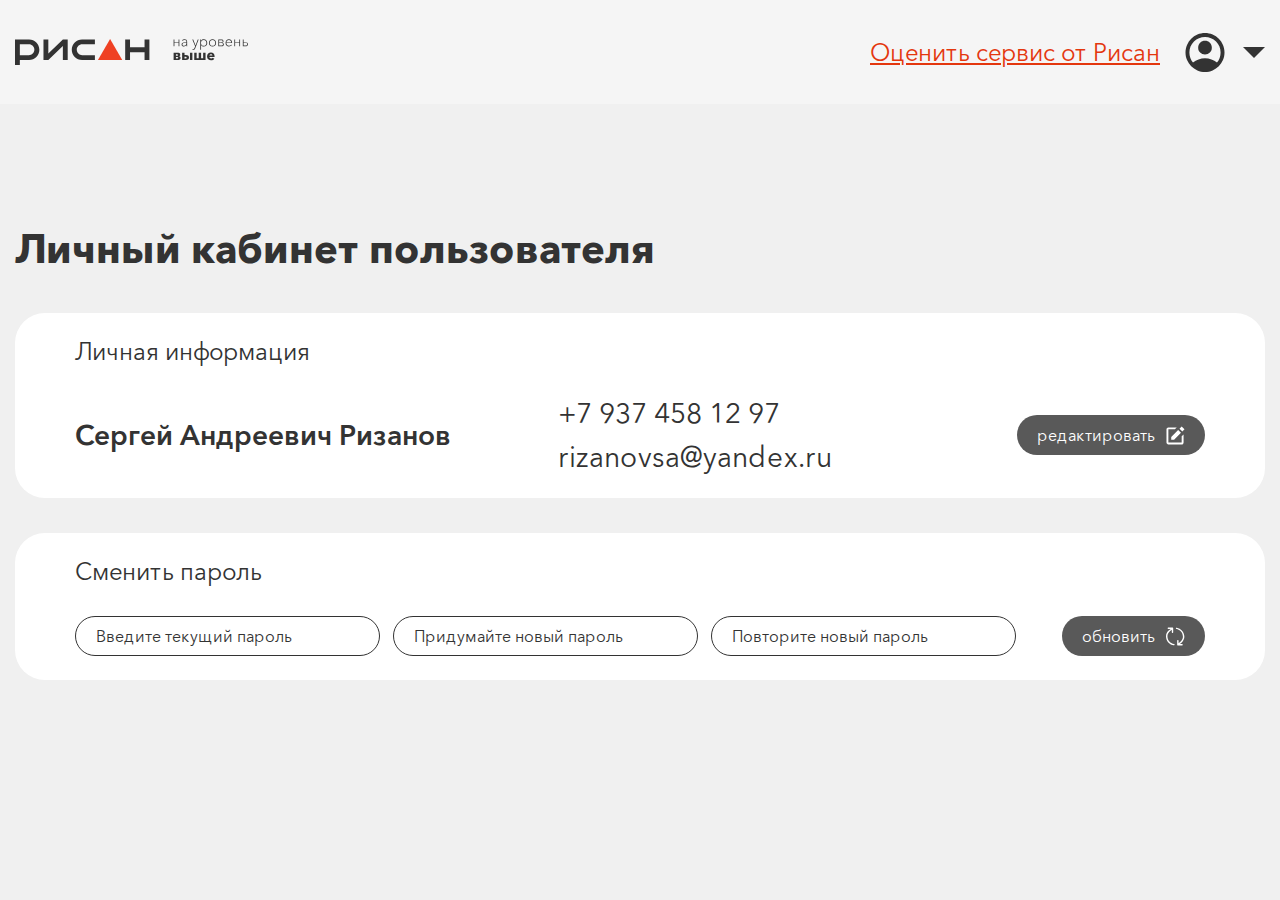
==== commit cdd0a378: "all" ====
--- a/cabinet.html
+++ b/cabinet.html
@@ -1,338 +1,404 @@
 <!DOCTYPE html>
 <html lang="ru">
-
-<head>
-	<meta charset="UTF-8">
-	<meta http-equiv="X-UA-Compatible" content="IE=edge">
-	<meta name="viewport" content="width=device-width, initial-scale=1.0">
-	<title>Рисан аукцион</title>
-
-	<meta property="og:image" content="path/to/image.jpg">
-	<link rel="shortcut icon" href="img/favicon/favicon.ico" type="image/x-icon">
-
-	<!-- add plugins css -->
-	<link rel="stylesheet" href="css/bootstrap.min.css">
-	<link rel="stylesheet" href="css/slick.css">
-	<!-- add plugins css end -->
-
-	<link rel="stylesheet" href="css/style.css">
-	<link rel="stylesheet" href="css/header.css">
-	<link rel="stylesheet" href="css/footer.css">
-	<link rel="stylesheet" href="css/main.css">
-	<link rel="stylesheet" href="css/media.css">
-</head>
-
-<body>
-
-	<header class="header">
-		<div class="container">
-			<div class="row">
-				<div class="col-12 d-flex flex-wrap align-items-center">
-					<a href="index.html" class="logo"><img src="img/logo.svg" alt=""></a>
-
-					<nav class="navbar navbar-expand-xxl navbar-menu">
-						<div class="collapse collapse-menu navbar-collapse" id="navbarSupportedContent">
-							<ul class="nav nav-menu">
-								<li class="nav-item"><a href="auctions.html" class="nav-link">все предложения</a></li>
-								<li class="nav-item"><a href="my-auctions.html" class="nav-link">мои аукционы</a></li>
-								<li class="nav-item"><a href="archive.html" class="nav-link">архив</a></li>
-								<li class="nav-item"><a href="payments.html" class="nav-link">способы оплаты</a></li>
-							</ul>
-							<a href="tel:+78412701051" class="phone animate-box d-block d-sm-none">+7 8412 70 10 51</a>
-						</div>
-
-					</nav>
-					<a href="tel:+78412701051" class="phone animate-box d-none d-sm-block">+7 8412 70 10 51</a>
-
-					<div class="dropdown dropdown-user">
-						<button class="btn btn-secondary dropdown-toggle" type="button" data-bs-toggle="dropdown"
-							aria-expanded="false">
-							<svg class="svg-icon">
-								<use xlink:href="img/sprite.svg#user"></use>
-							</svg>
-						</button>
-						<ul class="dropdown-menu dropdown-menu-user">
-							<li><a class="dropdown-item animate-box" href="cabinet.html">
-									<span class="dropdown-menu-user__icon"><svg class="svg-icon">
-											<use xlink:href="img/sprite.svg#user"></use>
-										</svg></span>
-									<span class="dropdown-menu-user__text">Профиль</span>
-								</a></li>
-							<li><a class="dropdown-item animate-box" href="my-auctions.html">
-									<span class="dropdown-menu-user__icon"><svg class="svg-icon">
-											<use xlink:href="img/sprite.svg#auction-icon"></use>
-										</svg></span>
-									<span class="dropdown-menu-user__text">Мои аукционы</span>
-								</a></li>
-							<li><a class="dropdown-item animate-box" href="#">
-									<span class="dropdown-menu-user__icon"><svg class="svg-icon">
-											<use xlink:href="img/sprite.svg#exit-icon"></use>
-										</svg></span>
-									<span class="dropdown-menu-user__text">Выйти</span>
-								</a></li>
-						</ul>
-					</div>
-
-					<button class="navbar-toggler" type="button" data-bs-toggle="collapse"
-						data-bs-target="#navbarSupportedContent" aria-controls="navbarSupportedContent" aria-expanded="false">
-						<span></span>
-						<span></span>
-						<span></span>
-					</button>
-				</div>
-			</div>
-		</div>
-	</header>
-
-	<section class="all-lots archive-section">
-		<div class="container">
-			<div class="row">
-				<div class="col-12 mb-60">
-					<h1>Личный кабинет пользователя</h1>
-				</div>
-
-				<div class="col-12">
-					<div class="cabinet-box">
-						<div class="row">
-							<div class="col-12">
-								<h3>Личная информация</h3>
-							</div>
-						</div>
-						<div class="row align-items-center">
-							<div class="col-12 col-lg-5">
-								<div class="admin-name">Сергей Андреевич Ризанов</div>
-							</div>
-							<div class="col-12 col-lg-4">
-								<div class="admin-contacts">
-									<a href="tel:+7 937 458 12 97" class="admin-contacts__item">+7 937 458 12 97</a>
-									<a href="mailto:rizanovsa@yandex.ru" class="admin-contacts__item">rizanovsa@yandex.ru</a>
-								</div>
-							</div>
-							<div class="col-12 col-lg-3">
-								<a href="#" class="btn btn-grey">
-									<span>редактировать</span>
-									<svg class="svg-icon svg-icon-edit">
-										<use xlink:href="img/sprite.svg#edit"></use>
-									</svg>
-								</a>
-							</div>
-						</div>
-					</div>
-
-					<div class="cabinet-box">
-						<div class="row">
-							<div class="col-12">
-								<h3>Сменить пароль</h3>
-							</div>
-
-							<div class="col-12">
-								<form action="" method="post" class="form-cabinet">
-									<label>
-										<input type="text" placeholder="Введите текущий пароль" name="password" required>
-									</label>
-									<label>
-										<input type="text" placeholder="Придумайте новый пароль" name="password" required>
-									</label>
-									<label>
-										<input type="text" placeholder="Повторите новый пароль" name="password" required>
-									</label>
-									<button type="submit" class="btn btn-grey">
-										<span>обновить</span>
-										<svg class="svg-icon svg-icon-edit">
-											<use xlink:href="img/sprite.svg#update"></use>
-										</svg>
-									</button>
-								</form>
-							</div>
-						</div>
-					</div>
-				</div>
-			</div>
-		</div>
-	</section>
-
-	<footer class="footer">
-		<div class="container">
-			<div class="row">
-				<div class="col-12 d-flex flex-wrap">
-					<a href="index.html" class="logo"><img src="img/logo.svg" alt=""></a>
-					<ul class="nav nav-menu">
-						<li class="nav-item"><a href="payments.html" class="nav-link">способы оплаты</a></li>
-						<li class="nav-item"><a href="auctions.html" class="nav-link">список аукционов</a></li>
-						<li class="nav-item"><a href="rules.html" class="nav-link">правила проведения аукционов</a></li>
-						<li class="nav-item"><a href="archive.html" class="nav-link">архив</a></li>
-					</ul>
-					<a href="tel:+78412701051" class="phone animate-box">+7 8412 70 10 51</a>
-				</div>
-			</div>
-		</div>
-	</footer>
-
-
-	<!-- Модальное окно -->
-	<div class="modal modal-v2 fade" id="auction1Modal" tabindex="-1" aria-labelledby="auction1ModalLabel"
-		aria-hidden="true">
-		<div class="modal-dialog modal-dialog-centered">
-			<div class="modal-content">
-				<div class="modal-header">
-					<div class="modal-icon"><img src="img/modal-icon1.svg" alt=""></div>
-					<div class="modal-title">Вы можете принять участие только в трех аукционах</div>
-					<div class="box-text text-center">
-						<p>Чтобы принять участие в этом аукционе, откажитесь от участие от одного из предыдущих на странице <a
-								href="my-auctions.html" class="color-accent d-inline">Мои аукционы</a></p>
-					</div>
-					<button type="button" class="btn-close" data-bs-dismiss="modal" aria-label="Закрыть"><svg class="svg-icon">
-							<use xlink:href="img/sprite.svg#close-modal"></use>
-						</svg></button>
-				</div>
-				<div class="modal-body">
-					<a href="my-auctions.html" class="btn btn-accent">перейти в МОИ АУКЦИОНЫ</a>
-				</div>
-			</div>
-		</div>
-	</div>
-	
-	<div class="modal modal-v2 fade" id="auction2Modal" tabindex="-1" aria-labelledby="auction2ModalLabel"
-		aria-hidden="true">
-		<div class="modal-dialog modal-dialog-centered">
-			<div class="modal-content">
-				<div class="modal-header">
-					<div class="modal-icon"><img src="img/modal-icon2.svg" alt=""></div>
-					<div class="modal-title">
-						<span>Аукцион завершен</span>
-						19.06.23 в 10:00
-					</div>
-					<div class="box-text text-center">
-						<p>Если у вас остались вопросы после завершения аукциона,
-							свяжитесь с нами по телефону: <a href="tel:+78412701051" class="color-accent d-inline">+7 (8412)
-								70-10-51</a></p>
-					</div>
-					<button type="button" class="btn-close" data-bs-dismiss="modal" aria-label="Закрыть"><svg class="svg-icon">
-							<use xlink:href="img/sprite.svg#close-modal"></use>
-						</svg></button>
-				</div>
-				<div class="modal-body">
-					<a href="#" class="btn btn-accent">позвоните мне</a>
-				</div>
-			</div>
-		</div>
-	</div>
-	
-	<div class="modal modal-v2 fade" id="auction3Modal" tabindex="-1" aria-labelledby="auction3ModalLabel"
-		aria-hidden="true">
-		<div class="modal-dialog modal-dialog-centered">
-			<div class="modal-content">
-				<div class="modal-header">
-					<div class="modal-icon"><img src="img/modal-icon1.svg" alt=""></div>
-					<div class="modal-title">Вы точно хотите отказаться от участия в аукционе?</div>
-					<button type="button" class="btn-close" data-bs-dismiss="modal" aria-label="Закрыть"><svg class="svg-icon">
-							<use xlink:href="img/sprite.svg#close-modal"></use>
-						</svg></button>
-				</div>
-				<div class="modal-body">
-					<div class="btn-group">
-						<a href="my-auctions.html" class="btn btn-accent">да</a>
-						<a href="my-auctions.html" data-bs-dismiss="modal" class="btn btn-border-accent">нет</a>
-					</div>
-				</div>
-			</div>
-		</div>
-	</div>
-	
-	<div class="modal modal-v2 fade" id="auction4Modal" tabindex="-1" aria-labelledby="auction4ModalLabel"
-		aria-hidden="true">
-		<div class="modal-dialog modal-dialog-centered">
-			<div class="modal-content">
-				<div class="modal-header">
-					<div class="modal-icon"><img src="img/modal-icon3.svg" alt=""></div>
-					<div class="modal-title">Вы точно хотите повысить ставку?</div>
-					<button type="button" class="btn-close" data-bs-dismiss="modal" aria-label="Закрыть"><svg class="svg-icon">
-							<use xlink:href="img/sprite.svg#close-modal"></use>
-						</svg></button>
-				</div>
-				<div class="modal-body">
-					<div class="btn-group">
-						<a href="my-auctions.html" class="btn btn-accent">да</a>
-						<a href="my-auctions.html" data-bs-dismiss="modal" class="btn btn-border-accent">нет</a>
-					</div>
-				</div>
-			</div>
-		</div>
-	</div>
-	
-	<div class="modal fade" id="participationModal" tabindex="-1" aria-labelledby="participationModalLabel"
-		aria-hidden="true">
-		<div class="modal-dialog modal-dialog-centered">
-			<div class="modal-content">
-				<div class="modal-header">
-					<div class="modal-title">Подтвердите свое участие в аукционе</div>
-					<div class="box-text text-center">
-						<p>На ваш номер телефона было отправлено СМС с кодом подтверждения, который нужно ввести в форму ниже.</p>
-					</div>
-					<button type="button" class="btn-close" data-bs-dismiss="modal" aria-label="Закрыть"><svg class="svg-icon">
-							<use xlink:href="img/sprite.svg#close-modal"></use>
-						</svg></button>
-				</div>
-				<div class="modal-body">
-					<form action="" method="post" class="form-code">
-						<div class="form-group">
-							<label><input type="number" name="code"></label>
-							<label><input type="number" name="code"></label>
-							<label><input type="number" name="code"></label>
-							<label><input type="number" name="code"></label>
-							<label><input type="number" name="code"></label>
-							<label><input type="number" name="code"></label>
-						</div>
-						<button type="submit" class="btn btn-accent">Подтвердить участие</button>
-					</form>
-				</div>
-			</div>
-		</div>
-	</div>
-
-	<div class="modal modal-v2 fade" id="passwordModal" tabindex="-1" aria-labelledby="passwordModalLabel"
-		aria-hidden="true">
-		<div class="modal-dialog modal-dialog-centered">
-			<div class="modal-content">
-				<div class="modal-header">
-					<div class="modal-title">Восстановить пароль</div>
-					<div class="box-text text-center">
-						<p>На ваш номер телефона +7...1296 было отправлено СМС с кодом подтверждения, который нужно ввести в форму
-							ниже.</p>
-					</div>
-					<button type="button" class="btn-close" data-bs-dismiss="modal" aria-label="Закрыть"><svg class="svg-icon">
-							<use xlink:href="img/sprite.svg#close-modal"></use>
-						</svg></button>
-				</div>
-				<div class="modal-body">
-					<form action="" method="post" class="form-code">
-						<div class="form-group">
-							<label><input type="number" name="code"></label>
-							<label><input type="number" name="code"></label>
-							<label><input type="number" name="code"></label>
-							<label><input type="number" name="code"></label>
-							<label><input type="number" name="code"></label>
-							<label><input type="number" name="code"></label>
-						</div>
-						<button type="submit" class="btn btn-accent">восстановить пароль</button>
-						<a href="#" class="color-grey link">восстановить по e-mail</a>
-					</form>
-				</div>
-			</div>
-		</div>
-	</div>
-	
-	<!-- add plugins js-->
-	<script src="js/jquery.min.js"></script>
-	<script src="js/bootstrap.bundle.min.js"></script>
-	<script src="js/slick.min.js"></script>
-	<script src="js/jquery.maskedinput.min.js"></script>
-	<script src="js/jQuery.countdownTimer.js"></script>
-	<script src="js/jQuery.countdownTimer-ru.js"></script>
-	<!-- add plugins js end-->
-	
-	<script src="js/common.js"></script>
-	
-	</body>
-	
-	</html>+  <head>
+    <meta charset="UTF-8" />
+    <meta http-equiv="X-UA-Compatible" content="IE=edge" />
+    <meta name="viewport" content="width=device-width, initial-scale=1.0" />
+    <title>Рисан аукцион</title>
+
+    <meta property="og:image" content="path/to/image.jpg" />
+    <link
+      rel="shortcut icon"
+      href="img/favicon/favicon.ico"
+      type="image/x-icon"
+    />
+
+    <!-- add plugins css -->
+    <link rel="stylesheet" href="css/bootstrap.min.css" />
+    <link rel="stylesheet" href="css/slick.css" />
+    <!-- add plugins css end -->
+
+    <link rel="stylesheet" href="css/style.css" />
+    <link rel="stylesheet" href="css/header.css" />
+    <link rel="stylesheet" href="css/footer.css" />
+    <link rel="stylesheet" href="css/main.css" />
+    <link rel="stylesheet" href="css/media.css" />
+  </head>
+
+  <body>
+    <header>
+      <div class="container">
+        <div class="row">
+          <div class="col-12 d-flex flex-wrap align-items-center">
+            <a href="index.html" class="logo"
+              ><img src="img/logo.svg" alt=""
+            /></a>
+
+            <div class="header-box">
+              <a href="#" class="color-red link-estimate" target="_blank"
+                >Оценить сервис от Рисан</a
+              >
+
+              <div class="dropdown dropdown-user">
+                <button
+                  class="btn btn-secondary dropdown-toggle"
+                  type="button"
+                  data-bs-toggle="dropdown"
+                  aria-expanded="false"
+                >
+                  <svg class="svg-icon">
+                    <use xlink:href="img/sprite.svg#user"></use>
+                  </svg>
+                </button>
+                <ul class="dropdown-menu dropdown-menu-user">
+                  <li>
+                    <a class="dropdown-item animate-box" href="cabinet.html">
+                      <span class="dropdown-menu-user__icon"
+                        ><svg class="svg-icon">
+                          <use xlink:href="img/sprite.svg#user"></use></svg
+                      ></span>
+                      <span class="dropdown-menu-user__text">Профиль</span>
+                    </a>
+                  </li>
+                  <li>
+                    <a
+                      class="dropdown-item animate-box"
+                      href="my-auctions.html"
+                    >
+                      <span class="dropdown-menu-user__icon"
+                        ><svg class="svg-icon">
+                          <use
+                            xlink:href="img/sprite.svg#auction-icon"
+                          ></use></svg
+                      ></span>
+                      <span class="dropdown-menu-user__text">Мои аукционы</span>
+                    </a>
+                  </li>
+                  <li>
+                    <a class="dropdown-item animate-box" href="#">
+                      <span class="dropdown-menu-user__icon"
+                        ><svg class="svg-icon">
+                          <use xlink:href="img/sprite.svg#exit-icon"></use></svg
+                      ></span>
+                      <span class="dropdown-menu-user__text">Выйти</span>
+                    </a>
+                  </li>
+                </ul>
+              </div>
+            </div>
+          </div>
+        </div>
+      </div>
+    </header>
+
+    <section class="archive-section">
+      <div class="container">
+        <div class="row">
+          <div class="col-12 mb-40">
+            <h1>Личный кабинет пользователя</h1>
+          </div>
+
+          <div class="col-12">
+            <div class="cabinet-box">
+              <div class="row">
+                <div class="col-12">
+                  <h3>Личная информация</h3>
+                </div>
+              </div>
+              <div class="row align-items-center">
+                <div class="col-12 col-lg-5">
+                  <div class="admin-name">Сергей Андреевич Ризанов</div>
+                </div>
+                <div class="col-12 col-lg-4">
+                  <div class="admin-contacts">
+                    <a href="tel:+79374581297" class="admin-contacts__item"
+                      >+7 937 458 12 97</a
+                    >
+                    <a
+                      href="mailto:rizanovsa@yandex.ru"
+                      class="admin-contacts__item"
+                      >rizanovsa@yandex.ru</a
+                    >
+                  </div>
+                </div>
+                <div class="col-12 col-lg-3">
+                  <a href="#" class="btn btn-grey">
+                    <span>редактировать</span>
+                    <svg class="svg-icon svg-icon-edit">
+                      <use xlink:href="img/sprite.svg#edit"></use>
+                    </svg>
+                  </a>
+                </div>
+              </div>
+            </div>
+
+            <div class="cabinet-box">
+              <div class="row">
+                <div class="col-12">
+                  <h3>Сменить пароль</h3>
+                </div>
+
+                <div class="col-12">
+                  <form method="post" class="form-cabinet">
+                    <label>
+                      <input
+                        type="text"
+                        placeholder="Введите текущий пароль"
+                        name="password"
+                        required
+                      />
+                    </label>
+                    <label>
+                      <input
+                        type="text"
+                        placeholder="Придумайте новый пароль"
+                        name="password"
+                        required
+                      />
+                    </label>
+                    <label>
+                      <input
+                        type="text"
+                        placeholder="Повторите новый пароль"
+                        name="password"
+                        required
+                      />
+                    </label>
+                    <button type="submit" class="btn btn-grey">
+                      <span>обновить</span>
+                      <svg class="svg-icon svg-icon-edit">
+                        <use xlink:href="img/sprite.svg#update"></use>
+                      </svg>
+                    </button>
+                  </form>
+                </div>
+              </div>
+            </div>
+          </div>
+        </div>
+      </div>
+    </section>
+
+    <!-- Модальное окно -->
+    <div
+      class="modal modal-v2 fade"
+      id="auction1Modal"
+      tabindex="-1"
+     
+      aria-hidden="true"
+    >
+      <div class="modal-dialog modal-dialog-centered">
+        <div class="modal-content">
+          <div class="modal-header">
+            <div class="modal-icon">
+              <img src="img/modal-icon1.svg" alt="" />
+            </div>
+            <div class="modal-title">Ошибка сканирования кода</div>
+            <div class="box-text text-center">
+              <p>Срок акции истек. Купон не может быть использован.</p>
+            </div>
+            <button
+              type="button"
+              class="btn-close"
+              data-bs-dismiss="modal"
+              aria-label="Закрыть"
+            >
+              <svg class="svg-icon">
+                <use xlink:href="img/sprite.svg#close-modal"></use>
+              </svg>
+            </button>
+          </div>
+          <div class="modal-body">
+            <a href="sales.html" class="btn btn-accent">Попробовать снова</a>
+          </div>
+        </div>
+      </div>
+    </div>
+
+    <div
+      class="modal modal-v2 fade"
+      id="auction2Modal"
+      tabindex="-1"
+      
+      aria-hidden="true"
+    >
+      <div class="modal-dialog modal-dialog-centered">
+        <div class="modal-content">
+          <div class="modal-header">
+            <div class="modal-icon">
+              <img src="img/modal-icon2.svg" alt="" />
+            </div>
+            <div class="modal-title">Подарочный сертификат на 20%</div>
+            <div class="box-text text-center">
+              <p>
+                Скидка не суммируется с другими акциями и предложениями.
+                Сертификат применяется однократно
+              </p>
+            </div>
+            <button
+              type="button"
+              class="btn-close"
+              data-bs-dismiss="modal"
+              aria-label="Закрыть"
+            >
+              <svg class="svg-icon">
+                <use xlink:href="img/sprite.svg#close-modal"></use>
+              </svg>
+            </button>
+          </div>
+          <div class="modal-body">
+            <a href="#" class="btn btn-accent">Оформить скидку</a>
+          </div>
+        </div>
+      </div>
+    </div>
+
+    <div class="modal fade" id="saleModal" tabindex="-1" aria-hidden="true">
+      <div class="modal-dialog modal-dialog-centered">
+        <div class="modal-content">
+          <div class="modal-header">
+            <div class="logo-company">
+              <img src="img/sale-logo1.png" alt="" />
+            </div>
+
+            <button
+              type="button"
+              class="btn-close"
+              data-bs-dismiss="modal"
+              aria-label="Закрыть"
+            >
+              <svg class="svg-icon">
+                <use xlink:href="img/sprite.svg#close-modal"></use>
+              </svg>
+            </button>
+          </div>
+          <div class="modal-body">
+            <div class="qr-wrapper">
+              <div class="modal-title h3">QR код для использования купона</div>
+              <div class="qr-code"><img src="img/qr-code.svg" alt="" /></div>
+            </div>
+            <div class="h3">Подарочный сертификат на 20%</div>
+            <div class="box-text">
+              <p>
+                Скидка не суммируется с другими акциями и предложениями.
+                Сертификат применяется однократно
+              </p>
+              <p>
+                Quisque ac eleifend mauris. Etiam condimentum ultrices sem eu
+                tincidunt. Aenean ut dui consequat, finibus turpis nec, aliquet
+                velit. Cras egestas mauris fringilla odio tristique consequat.
+                Suspendisse ac ipsum efficitur, finibus nisi et, facilisis
+                neque.
+              </p>
+              <p>
+                Quisque ac eleifend mauris. Etiam condimentum ultrices sem eu
+                tincidunt.
+              </p>
+            </div>
+          </div>
+          <div class="modal-footer">
+            <a
+              href="#"
+              data-bs-dismiss="modal"
+              aria-label="Закрыть"
+              class="btn btn-accent"
+              >закрыть</a
+            >
+          </div>
+        </div>
+      </div>
+    </div>
+
+    <div class="modal fade" id="saleModal2" tabindex="-1" aria-hidden="true">
+      <div class="modal-dialog modal-dialog-centered">
+        <div class="modal-content">
+          <div class="modal-header">
+            <div class="modal-title h3">Форма проверки купона</div>
+            <div class="box-text"><p>Отсканируйте QR-код</p></div>
+
+            <button
+              type="button"
+              class="btn-close"
+              data-bs-dismiss="modal"
+              aria-label="Закрыть"
+            >
+              <svg class="svg-icon">
+                <use xlink:href="img/sprite.svg#close-modal"></use>
+              </svg>
+            </button>
+          </div>
+          <div class="modal-body">
+            <div class="qr-loader">
+              <div class="qr-loader__img">
+                <img src="img/qr-code2.svg" alt="" />
+              </div>
+              <div class="qr-loader__text">
+                <div class="qr-loader__icon">
+                  <img src="img/loading.svg" alt="" />
+                </div>
+                <h4>Идет сканирование...</h4>
+              </div>
+            </div>
+          </div>
+        </div>
+      </div>
+    </div>
+
+    <div
+      class="modal modal-v2 fade"
+      id="passwordModal"
+      tabindex="-1"
+     
+      aria-hidden="true"
+    >
+      <div class="modal-dialog modal-dialog-centered">
+        <div class="modal-content">
+          <div class="modal-header">
+            <div class="modal-title">Восстановить пароль</div>
+            <div class="box-text text-center">
+              <p>
+                На ваш номер телефона +7...1296 было отправлено СМС с кодом
+                подтверждения, который нужно ввести в форму ниже.
+              </p>
+            </div>
+            <button
+              type="button"
+              class="btn-close"
+              data-bs-dismiss="modal"
+              aria-label="Закрыть"
+            >
+              <svg class="svg-icon">
+                <use xlink:href="img/sprite.svg#close-modal"></use>
+              </svg>
+            </button>
+          </div>
+          <div class="modal-body">
+            <form method="post" class="form-code">
+              <div class="form-group">
+                <label><input type="number" name="code" /></label>
+                <label><input type="number" name="code" /></label>
+                <label><input type="number" name="code" /></label>
+                <label><input type="number" name="code" /></label>
+                <label><input type="number" name="code" /></label>
+                <label><input type="number" name="code" /></label>
+              </div>
+              <button type="submit" class="btn btn-accent">
+                восстановить пароль
+              </button>
+              <a href="#" class="color-grey link">восстановить по e-mail</a>
+            </form>
+          </div>
+        </div>
+      </div>
+    </div>
+
+    <!-- add plugins js-->
+    <script src="js/jquery.min.js"></script>
+    <script src="js/bootstrap.bundle.min.js"></script>
+    <script src="js/slick.min.js"></script>
+    <script src="js/jquery.maskedinput.min.js"></script>
+    <!-- add plugins js end-->
+
+    <script src="js/common.js"></script>
+  </body>
+</html>
--- a/css/style.css
+++ b/css/style.css
@@ -114,7 +114,7 @@
   border-radius: 30px;
   border: 1px solid #333;
   width: 100%;
-  height: 65px;
+  height: 40px;
   background: transparent;
   color: #333;
   font-size: 16px;
@@ -334,8 +334,18 @@
   fill: #fff;
 }
 
-.btn-toggle, .btn-link {
-  margin: 37px auto 0;
+.btn-black {
+  background: #333;
+  color: #fff;
+}
+.btn-black::before {
+  background: #82C559;
+}
+.btn-black:hover {
+  color: #fff;
+}
+.btn-black svg {
+  fill: #fff;
 }
 
 .svg-icon {
@@ -367,6 +377,13 @@
   color: #333;
 }
 a.color-grey:hover {
+  color: #E4370E;
+}
+
+a.color-red {
+  color: #E4370E;
+}
+a.color-red:hover {
   color: #E4370E;
 }
 
@@ -450,10 +467,18 @@
   font-size: 24px;
 }
 
+.mb-24 {
+  margin-bottom: 24px;
+}
+
 .mb-30 {
   margin-bottom: 30px;
 }
 
+.mb-40 {
+  margin-bottom: 40px;
+}
+
 .mb-45 {
   margin-bottom: 45px;
 }
@@ -464,50 +489,6 @@
 
 .mb-60 {
   margin-bottom: 60px;
-}
-
-.mb-90 {
-  margin-bottom: 90px;
-}
-
-.nav-tabs {
-  border: none;
-  border-radius: 0;
-  font-size: 24px;
-}
-.nav-tabs .nav-item {
-  margin: 0 40px 0 0;
-}
-.nav-tabs .nav-item:last-child {
-  margin: 0;
-}
-.nav-tabs .nav-link {
-  padding: 0 0 17px;
-  color: #595959;
-  background: transparent;
-  border: none;
-  border-radius: 0;
-  position: relative;
-}
-.nav-tabs .nav-link::before {
-  content: "";
-  position: absolute;
-  left: 0;
-  bottom: 0;
-  width: 100%;
-  height: 6px;
-  background: #E4E4E4;
-  border-radius: 3px;
-  -webkit-transition: 0.5s;
-  transition: 0.5s;
-}
-.nav-tabs .nav-link.active {
-  color: #333;
-  font-weight: bold;
-  background: transparent;
-}
-.nav-tabs .nav-link.active::before {
-  background: #E4370E;
 }
 
 .slick-slider {
@@ -561,48 +542,22 @@
   -webkit-box-align: center;
       -ms-flex-align: center;
           align-items: center;
-}
-.slider-nav .slick-prev {
-  margin: 0 30px 0 0;
-}
-.slider-nav .slick-arrow {
-  position: relative;
-  bottom: 0;
-  top: 0;
-  left: 0;
-  -webkit-transform: none;
-          transform: none;
-  padding: 10px;
-  border-radius: 60px;
-  background: #E4E4E4;
-  width: 123px;
-  height: 84px;
-  fill: #595959;
-  display: -webkit-box;
-  display: -ms-flexbox;
-  display: flex;
-  -webkit-box-align: center;
-      -ms-flex-align: center;
-          align-items: center;
+  -webkit-box-orient: vertical;
+  -webkit-box-direction: normal;
+      -ms-flex-direction: column;
+          flex-direction: column;
   -webkit-box-pack: center;
       -ms-flex-pack: center;
           justify-content: center;
 }
-.slider-nav .slick-arrow svg {
-  width: 41px;
-  height: 24px;
-}
-.slider-nav .slick-arrow:hover {
-  background: #E4370E;
-  fill: #fff;
+.slider-nav .slick-prev {
+  margin: 0 0 24px;
 }
 
 .slick-arrow {
-  top: 50%;
-  -webkit-transform: translate(0, -50%);
-          transform: translate(0, -50%);
-  width: 41px;
-  height: 24px;
+  position: relative;
+  width: 186px;
+  height: 84px;
   display: -webkit-box;
   display: -ms-flexbox;
   display: flex;
@@ -614,17 +569,35 @@
           justify-content: center;
   opacity: 1;
   z-index: 1;
-  padding: 0;
+  padding: 20px;
   fill: #E4370E;
-  position: absolute;
-}
-
-.slick-prev {
-  left: -41px;
-}
-
-.slick-next {
-  right: -41px;
+  border: 1px solid #E4370E;
+  border-radius: 60px;
+  background: #fff;
+}
+.slick-arrow:hover, .slick-arrow:focus {
+  background: #E4370E;
+  fill: #fff;
+}
+.slick-arrow svg {
+  width: 104px;
+  height: 24px;
+}
+
+.counter-slide {
+  display: -webkit-box;
+  display: -ms-flexbox;
+  display: flex;
+  -webkit-box-align: center;
+      -ms-flex-align: center;
+          align-items: center;
+  font-size: 24px;
+  font-weight: bold;
+  color: #333;
+  -webkit-box-ordinal-group: 2;
+      -ms-flex-order: 1;
+          order: 1;
+  margin: 24px auto 0 0;
 }
 
 .select-my {
@@ -682,4 +655,11 @@
 .inp-check:checked ~ .checkbox-custom {
   background: #fff url("../img/check-black.svg") no-repeat center;
   background-size: 8px;
+}
+
+.box-text p {
+  margin: 0 0 16px;
+}
+.box-text p:last-child {
+  margin: 0;
 }--- a/css/header.css
+++ b/css/header.css
@@ -2,157 +2,32 @@
   padding: 40px 0;
   position: relative;
   z-index: 2;
+  background: rgba(247, 247, 247, 0.7);
 }
 header .container {
   max-width: 1920px;
   padding: 0 60px;
 }
-
-.header {
-  background: rgba(247, 247, 247, 0.7);
-  -webkit-backdrop-filter: blur(25px);
-          backdrop-filter: blur(25px);
-  margin: 0 0 77px;
-}
-.header .navbar-menu {
-  margin: 0 auto;
-}
-.header .nav-menu .nav-item .nav-link {
-  color: #333;
-}
-.header .phone {
-  color: #333;
-}
-.header .dropdown-user .dropdown-toggle .svg-icon {
-  fill: #333;
-}
-.header .dropdown-user .dropdown-toggle:after {
-  border-top-color: #333;
-}
-.header .navbar-toggler span {
-  background: #333;
+header .logo {
+  margin: 0 auto 0 0;
 }
 
-.phone {
-  font-weight: 750;
+.link-estimate {
+  text-decoration: underline;
   font-size: 24px;
-  color: #fff;
 }
 
-.nav-menu {
+.header-box {
   display: -webkit-box;
   display: -ms-flexbox;
   display: flex;
-  -webkit-box-align: start;
-      -ms-flex-align: start;
-          align-items: start;
-  -ms-flex-wrap: wrap;
-      flex-wrap: wrap;
-  font-weight: 450;
-  font-size: 18px;
-  margin: 0 183px 0 auto;
-}
-.nav-menu .nav-item {
-  margin: 0 30px 0 0;
-}
-.nav-menu .nav-item:last-child {
-  margin: 0;
-}
-.nav-menu .nav-item .nav-link {
-  color: #fff;
-  position: relative;
-}
-.nav-menu .nav-item .nav-link::after {
-  content: "";
-  position: absolute;
-  left: 50%;
-  -webkit-transform: translate(-50%, 0);
-          transform: translate(-50%, 0);
-  bottom: -5px;
-  width: 0;
-  height: 2px;
-  border-radius: 2px;
-  background: #E4370E;
-  -webkit-transition: 0.5s;
-  transition: 0.5s;
-}
-.nav-menu .nav-item .nav-link:hover:after {
-  width: 80%;
+  -webkit-box-align: center;
+      -ms-flex-align: center;
+          align-items: center;
 }
 
 .nav-link {
   padding: 0;
-}
-
-.collapse-menu {
-  -webkit-box-flex: 0;
-      -ms-flex: none;
-          flex: none;
-  width: 100%;
-}
-.collapse-menu .nav-menu {
-  margin: 0;
-}
-
-.navbar-menu {
-  margin: 0 183px 0 auto;
-  padding: 0;
-}
-.navbar-menu__close {
-  width: 24px;
-  height: 24px;
-  position: absolute;
-  right: 15px;
-  top: 15px;
-  cursor: pointer;
-  display: none;
-}
-.navbar-menu__close::before, .navbar-menu__close::after {
-  content: "";
-  position: absolute;
-  top: 10px;
-  left: 0;
-  background: #333;
-  border-radius: 2px;
-  z-index: 1;
-  width: 100%;
-  height: 2px;
-}
-.navbar-menu__close::before {
-  -webkit-transform: rotate(45deg);
-          transform: rotate(45deg);
-}
-.navbar-menu__close::after {
-  -webkit-transform: rotate(135deg);
-          transform: rotate(135deg);
-}
-
-.navbar-toggler {
-  width: 24px;
-  height: 18px;
-  min-width: 24px;
-  padding: 0;
-  border: none;
-  margin: 0 0 0 20px;
-  -webkit-box-orient: vertical;
-  -webkit-box-direction: normal;
-      -ms-flex-direction: column;
-          flex-direction: column;
-  -webkit-box-align: center;
-      -ms-flex-align: center;
-          align-items: center;
-  -webkit-box-pack: justify;
-      -ms-flex-pack: justify;
-          justify-content: space-between;
-  display: none;
-  cursor: pointer;
-}
-.navbar-toggler span {
-  display: block;
-  width: 100%;
-  height: 3px;
-  background: #fff;
-  border-radius: 2px;
 }
 
 .dropdown-toggle {
@@ -174,7 +49,7 @@
 }
 
 .dropdown-user {
-  margin: 0 0 0 70px;
+  margin: 0 0 0 24px;
 }
 .dropdown-user .dropdown-toggle {
   display: -webkit-box;
@@ -186,9 +61,9 @@
 }
 .dropdown-user .dropdown-toggle .svg-icon {
   margin: 0;
-  width: 40px;
-  height: 40px;
-  min-width: 40px;
+  width: 42px;
+  height: 39px;
+  min-width: 42px;
   display: -webkit-box;
   display: -ms-flexbox;
   display: flex;
@@ -198,12 +73,12 @@
   -webkit-box-pack: center;
       -ms-flex-pack: center;
           justify-content: center;
-  fill: #fff;
+  fill: #333;
 }
 .dropdown-user .dropdown-toggle:after {
   margin: 0 0 0 17px;
   vertical-align: middle;
-  border-top: 11px solid #fff;
+  border-top: 11px solid #333;
   border-right: 11px solid transparent;
   border-bottom: 0;
   border-left: 11px solid transparent;
@@ -248,8 +123,8 @@
   z-index: 1;
 }
 .dropdown-item:hover {
-  color: #fff;
+  color: #333;
 }
 .dropdown-item:hover .dropdown-menu-user__icon {
-  fill: #fff;
+  fill: #333;
 }--- a/css/footer.css
+++ b/css/footer.css
@@ -1,77 +1,20 @@
-footer {
-  padding: 37px 0 59px;
-  position: relative;
-  z-index: 1;
-  margin: 40px 0 0;
-}
-footer::before {
-  content: "";
-  position: absolute;
-  left: 50%;
-  top: 0;
-  -webkit-transform: translate(-50%, 0);
-          transform: translate(-50%, 0);
-  height: 1px;
-  max-width: 1800px;
-  width: calc(100% - 120px);
-  background: #FFF;
-}
-footer .container {
-  max-width: 1920px;
-  padding: 0 60px;
-}
-footer .phone {
-  color: #fff;
-}
-footer .phone:hover {
-  color: #E4370E;
-}
-footer .nav-menu {
-  margin: 0 auto;
-  font-weight: 400;
-}
-footer .nav-menu .nav-item {
-  margin: 0 60px 0 0;
-}
-footer .nav-menu .nav-item:last-child {
-  margin: 0;
-}
-
-.footer {
-  margin: 75px 0 0;
-}
-.footer::before {
-  background: #595959;
-}
-.footer .phone {
-  color: #595959;
-}
-.footer .phone:hover {
-  color: #fff;
-}
-.footer .nav-menu .nav-item .nav-link {
-  color: #595959;
-}
-
 .modal-dialog {
-  max-width: 652px;
+  max-width: 768px;
 }
 
 .modal-content {
   border: none;
   border-radius: 40px;
   background: #FFF;
-  padding: 45px 40px 40px;
-}
-.modal-content .btn-group .btn {
-  margin: 0 35px 0 0;
-  padding: 0 30px;
-}
-.modal-content .btn-group .btn:last-child {
-  margin: 0;
+  padding: 64px;
 }
 .modal-content .link {
   margin: 0 auto;
+}
+.modal-content .h3 {
+  font-size: 36px;
+  font-weight: bold;
+  margin: 0 0 16px;
 }
 
 .modal-title {
@@ -79,7 +22,6 @@
   font-size: 24px;
   font-weight: bold;
   margin: 0 auto;
-  max-width: 380px;
   line-height: normal;
 }
 .modal-title span {
@@ -98,14 +40,16 @@
   -webkit-box-align: center;
       -ms-flex-align: center;
           align-items: center;
+  position: relative;
+  z-index: 1;
 }
 .modal-header .btn-close {
   padding: 9px;
   position: absolute;
   z-index: 1;
   opacity: 1;
-  top: 16px;
-  right: 16px;
+  top: 0;
+  right: 0;
   margin: 0;
   border: none;
   border-radius: 50%;
@@ -115,6 +59,8 @@
   fill: #fff;
   -webkit-box-sizing: border-box;
           box-sizing: border-box;
+  -webkit-box-shadow: none;
+          box-shadow: none;
   display: -webkit-box;
   display: -ms-flexbox;
   display: flex;
@@ -127,12 +73,22 @@
 }
 .modal-header .box-text {
   width: 100%;
-  max-width: 461px;
-  margin: 22px auto 0;
+  margin: 16px auto 0;
 }
 
 .modal-body {
   padding: 0;
+}
+
+.modal-footer {
+  width: 100%;
+  padding: 0;
+  margin: 16px 0 0;
+  border: none;
+  border-radius: 0;
+  -webkit-box-pack: start;
+      -ms-flex-pack: start;
+          justify-content: flex-start;
 }
 
 .form-code {
@@ -169,7 +125,7 @@
 }
 
 .modal-icon {
-  margin: 0 auto 27px;
+  margin: 0 auto 40px;
   display: -webkit-box;
   display: -ms-flexbox;
   display: flex;
@@ -183,25 +139,69 @@
   height: 96px;
 }
 
+.modal-v2 .modal-dialog {
+  max-width: 652px;
+}
+.modal-v2 .modal-body {
+  margin: 40px auto 0;
+}
 .modal-v2 .box-text {
   max-width: 500px;
 }
-.modal-v2 .modal-body {
-  margin: 40px auto 0;
-}
 .modal-v2 .btn {
   margin: 0 auto;
 }
 .modal-v2 .form-code {
   margin: 0;
-}
-.modal-v2 .form-code [type=submit] {
   margin: 50px auto 0;
 }
 .modal-v2 .form-code .link {
   margin: 23px auto 0;
 }
 
-#participationModal .modal-title {
-  max-width: 320px;
+#saleModal2 .modal-header {
+  text-align: left;
+}
+#saleModal2 .modal-header .box-text {
+  font-size: 24px;
+  text-align: left;
+  margin: 0;
+}
+#saleModal2 .modal-title {
+  margin: 0 0 16px;
+  text-align: left;
+  width: 100%;
+  max-width: none;
+}
+
+.qr-loader {
+  margin: 16px 0 0;
+  width: 100%;
+  border-radius: 40px;
+  background: #F0F0F0;
+  padding: 120px 20px 60px;
+  text-align: center;
+}
+.qr-loader__img {
+  display: -webkit-box;
+  display: -ms-flexbox;
+  display: flex;
+  -webkit-box-align: center;
+      -ms-flex-align: center;
+          align-items: center;
+  -webkit-box-pack: center;
+      -ms-flex-pack: center;
+          justify-content: center;
+  max-width: 384px;
+  width: 100%;
+  margin: 0 auto;
+}
+.qr-loader__text {
+  margin: 24px auto 0;
+  font-size: 24px;
+}
+.qr-loader__icon {
+  width: 48px;
+  height: 48px;
+  margin: 0 auto 24px;
 }--- a/css/main.css
+++ b/css/main.css
@@ -88,10 +88,24 @@
   font-size: 32px;
   font-weight: normal;
 }
+.entrance-box h4 {
+  margin: 0 0 24px;
+  font-weight: bold;
+  width: 100%;
+  font-size: 20px;
+}
+
+.entrance-profile {
+  margin: 40px 0 0;
+}
 
 .form-entrance input {
   height: 65px;
   padding: 0 40px;
+  font-size: 20px;
+}
+.form-entrance .select-my {
+  height: 65px;
   font-size: 20px;
 }
 .form-entrance .btn-group {
@@ -132,132 +146,88 @@
   font-size: 20px;
 }
 
-.entrance-profile {
-  margin: 64px 0 0;
-  font-size: 20px;
-}
-
-.best-deal {
+.registration .logo {
+  margin: 0 0 15px;
+}
+
+.archive-section {
+  margin: 120px 0;
+}
+
+.cabinet-box {
+  width: 100%;
+  background: #fff;
+  margin: 0 0 35px;
+  padding: 24px 60px;
+  border-radius: 30px;
+}
+.cabinet-box h3 {
+  font-weight: normal;
+  margin: 0 0 30px;
+}
+.cabinet-box:last-child {
+  margin: 0;
+}
+.cabinet-box .btn {
+  margin: 0 0 0 auto;
+}
+
+.admin-name {
+  font-size: 32px;
+  font-weight: bold;
+}
+
+.admin-contacts__item {
+  color: #333;
+  font-size: 32px;
+  margin: 0 0 23px;
+}
+.admin-contacts__item:last-child {
+  margin: 0;
+}
+.admin-contacts__item:hover {
+  color: #E4370E;
+}
+
+.form-cabinet {
+  width: 100%;
+  display: -webkit-box;
+  display: -ms-flexbox;
+  display: flex;
+  -webkit-box-align: start;
+      -ms-flex-align: start;
+          align-items: flex-start;
+  -ms-flex-wrap: wrap;
+      flex-wrap: wrap;
+}
+.form-cabinet label {
+  max-width: 338px;
+  width: 100%;
+  margin: 0 13px 0 0;
+}
+.form-cabinet button {
+  margin: 0 0 auto;
+}
+
+.sales-section {
+  margin: 120px 0 72px;
+}
+
+.sales-box {
+  width: 100%;
+  display: -webkit-box;
+  display: -ms-flexbox;
+  display: flex;
+  -webkit-box-align: stretch;
+      -ms-flex-align: stretch;
+          align-items: stretch;
+  -ms-flex-wrap: wrap;
+      flex-wrap: wrap;
   border-radius: 40px;
-  background: #E6E6E6;
-  position: relative;
-  z-index: 2;
-  margin: 150px 0 0;
-}
-.best-deal .link-next {
-  position: absolute;
-  z-index: 1;
-  top: 49px;
-  right: -89px;
-  height: 84px;
-  border-radius: 60px;
-  padding: 10px 42px;
-}
-.best-deal .link-next svg {
-  width: 104px;
-  height: 24px;
-  fill: #fff;
-  margin: 0;
-}
-.best-deal__body {
-  padding: 49px 37px 77px;
-}
-.best-deal__body .text-description {
-  margin: 45px 0 33px;
-  font-size: 36px;
-}
-.best-deal__body .text-description sup {
-  font-size: 28px;
-}
-.best-deal .product-price {
-  font-size: 48px;
-  font-weight: 750;
-}
-.best-deal .product-price sup {
-  font-size: 30px;
-}
-.best-deal__start {
-  width: 100%;
-  background: #fff;
-  border-radius: 40px;
-  padding: 40px 49px 63px;
-}
-.best-deal__start h3 {
-  font-size: 32px;
-  font-weight: normal;
-}
-.best-deal__start h4 {
-  font-size: 36px;
-  font-weight: bold;
-}
-.best-deal__start .box-text {
-  margin: 38px 0 0;
-  font-size: 24px;
-  max-width: 330px;
-}
-.best-deal__start .box-text strong {
-  font-weight: 450;
-}
-.best-deal__start .btn {
-  margin: 47px 0 0;
-}
-
-.exclusive-lots {
-  overflow: hidden;
-}
-.exclusive-lots .text-description {
-  max-width: 1000px;
-  margin: 16px 0 0;
-}
-
-.exclusive-slider {
-  margin: 38px 0 0;
-  width: calc(100% + 300px);
-}
-.exclusive-slider .slide {
-  padding: 0 15px;
-}
-.exclusive-slider .slick-list {
-  margin: 0 -15px;
-}
-.exclusive-slider .product-card {
-  width: 420px;
-}
-
-.all-lots {
-  margin: 85px 0 50px;
-}
-.all-lots .text-description {
-  margin: 29px 0 0;
-  max-width: 670px;
-}
-.all-lots .nav-tabs {
-  margin: 0 0 44px;
-}
-
-.coming-auction {
-  margin: 0 0 90px;
-}
-
-.product-card {
-  width: 100%;
-  height: 100%;
-  border-radius: 40px;
-  background: #FFF;
-  padding: 28px 19px 42px;
-}
-.product-card-slider {
-  width: 100%;
-  margin: 0 0 25px;
-}
-.product-card-slider .slick-dots {
-  margin: 33px auto 0;
-}
-.product-card__img {
-  width: 100%;
-  max-width: 278px;
-  height: 228px;
-  margin: 0 auto;
+  margin: 0 0 32px;
+  background: #e6e6e6;
+}
+.sales-box__img {
   display: -webkit-box;
   display: -ms-flexbox;
   display: flex;
@@ -267,79 +237,101 @@
   -webkit-box-pack: center;
       -ms-flex-pack: center;
           justify-content: center;
-}
-.product-card__img img {
-  max-height: 100%;
-  width: 100%;
-}
-.product-card__footer {
-  display: -webkit-box;
-  display: -ms-flexbox;
-  display: flex;
-  -webkit-box-align: center;
-      -ms-flex-align: center;
-          align-items: center;
-  -ms-flex-wrap: wrap;
-      flex-wrap: wrap;
-  max-width: 300px;
-  width: 100%;
-  margin: 0 auto;
-}
-.product-card__footer.text-center .btn {
-  margin: 24px auto 0;
-}
-.product-card__footer .w-100.auction-start {
-  width: 100%;
+  max-width: 450px;
+  width: 100%;
+  padding: 38px 32px;
+}
+.sales-box__img img {
+  -webkit-filter: grayscale(1);
+          filter: grayscale(1);
+  mix-blend-mode: multiply;
+  max-width: 302px;
+  max-height: 134px;
+}
+.sales-box__body {
+  width: calc(100% - 450px);
+  position: relative;
+  z-index: 1;
+}
+.sales-box__content {
+  width: 100%;
+  height: 100%;
+  background: #fff;
+  border-radius: 30px;
+  padding: 40px;
+}
+.sales-box h3 {
+  font-size: 36px;
+  font-weight: bold;
+  width: 100%;
+}
+.sales-box .box-text {
+  font-size: 24px;
+  margin: 24px 0;
+}
+.sales-box:last-child {
   margin: 0;
 }
-.product-card__footer .w-100.auction-start strong {
-  margin: 0 0 0 10px;
-  display: inline;
-  width: -webkit-fit-content;
-  width: -moz-fit-content;
-  width: fit-content;
-}
-.product-card .tooltip-wrapper {
-  margin: 0 0 0 13px;
-}
-.product-card.active .product-card__footer .btn {
-  background: #E4370E;
-  color: #fff;
-}
-.product-card.active .product-card__footer .btn::before {
-  background: #82C559;
-}
-.product-card.active .product-card__footer .btn:hover {
-  border-color: #82C559;
-}
-
-.product-card-v2 {
-  padding: 28px 39px 42px;
-}
-.product-card-v2 .lot-information {
-  margin: 40px auto 38px;
-}
-.product-card-v2 .product-card-slider {
-  margin: 0 0 50px;
-}
-
-.auction-start {
-  margin: 0 24px 0 0;
-}
-.auction-start strong {
-  margin: 10px 0 0;
-  font-weight: bold;
-  display: block;
-}
-
-.tooltip-wrapper {
-  position: relative;
-}
-.tooltip-wrapper:hover .tooltip-box {
-  display: block;
-}
-
-.btn-tooltip {
+
+.sales-slider {
+  position: relative;
+  z-index: 1;
+}
+.sales-slider::before {
+  content: "";
+  position: absolute;
+  right: 0;
+  top: 0;
+  height: 100%;
+  width: 362px;
+  height: 100%;
+  background: -webkit-gradient(linear, left top, right top, from(rgba(255, 255, 255, 0)), to(rgb(255, 255, 255)));
+  background: linear-gradient(to right, rgba(255, 255, 255, 0) 0%, rgb(255, 255, 255) 100%);
+  z-index: 1;
+}
+.sales-slider .slick-track {
+  display: -webkit-box;
+  display: -ms-flexbox;
+  display: flex;
+  -webkit-box-align: stretch;
+      -ms-flex-align: stretch;
+          align-items: stretch;
+}
+.sales-slider .slide {
+  width: 644px;
+  margin: 0 32px 0 0;
+  height: auto;
+}
+.sales-slider .box-text {
+  max-width: 428px;
+}
+.sales-slider h3 {
+  max-width: 364px;
+}
+.sales-slider__nav {
+  position: absolute;
+  z-index: 1;
+  right: 136px;
+  top: 0;
+  padding: 54px 0;
+  height: 100%;
+}
+
+.sales-history {
+  margin: 0 0 120px;
+}
+
+.logo-company {
+  max-width: 302px;
+  margin: 0 auto 0 0;
+}
+.logo-company img {
+  -webkit-filter: grayscale(1);
+          filter: grayscale(1);
+  mix-blend-mode: multiply;
+}
+
+.qr-code {
   display: -webkit-box;
   display: -ms-flexbox;
   display: flex;
@@ -349,733 +341,13 @@
   -webkit-box-pack: center;
       -ms-flex-pack: center;
           justify-content: center;
-  width: 25px;
-  height: 25px;
-  min-width: 25px;
-  border-radius: 50%;
-  background: #F0F0F0;
-  fill: #595959;
-  padding: 6px 8px;
-  cursor: pointer;
-}
-
-.tooltip-box {
-  display: none;
-  position: absolute;
-  z-index: 2;
-  border-radius: 20px;
-  background: #595959;
-  color: #fff;
-  padding: 12px 17px;
-  bottom: 100%;
-  left: 50%;
-  -webkit-transform: translate(-50%, 0);
-          transform: translate(-50%, 0);
-  min-width: 315px;
-  margin: 0 0 10px;
-}
-.tooltip-box h4 {
-  font-size: 20px;
-  font-weight: bold;
-  margin: 0 0 6px;
-}
-
-.participants {
-  display: -webkit-box;
-  display: -ms-flexbox;
-  display: flex;
-  -webkit-box-align: center;
-      -ms-flex-align: center;
-          align-items: center;
-}
-.participants .svg-icon {
-  width: 19px;
-  height: 19px;
-  min-width: 19px;
-  margin: 0 5px 0 0;
-  fill: #fff;
-}
-
-.lot-information {
-  width: 100%;
-  display: -webkit-box;
-  display: -ms-flexbox;
-  display: flex;
-  -webkit-box-align: center;
-      -ms-flex-align: center;
-          align-items: center;
-  padding: 15px 20px;
-  border-radius: 20px;
-  border: 1px solid #E4E4E4;
-  margin: 28px auto 26px;
-  max-width: 342px;
-  width: 100%;
-}
-.lot-information-item {
-  display: -webkit-box;
-  display: -ms-flexbox;
-  display: flex;
-  -webkit-box-align: center;
-      -ms-flex-align: center;
-          align-items: center;
-  padding: 0 15px 0 0;
-  position: relative;
-}
-.lot-information-item::before {
-  content: "";
-  position: absolute;
-  top: 50%;
-  -webkit-transform: translate(0, -50%);
-          transform: translate(0, -50%);
-  right: 0;
-  width: 1px;
-  height: 25px;
-  background: #333;
-}
-.lot-information-item:last-child {
-  padding: 0 0 0 15px;
-}
-.lot-information-item:last-child::before {
-  display: none;
-}
-.lot-information-item__icon {
-  display: -webkit-box;
-  display: -ms-flexbox;
-  display: flex;
-  -webkit-box-align: center;
-      -ms-flex-align: center;
-          align-items: center;
-  -webkit-box-pack: center;
-      -ms-flex-pack: center;
-          justify-content: center;
-  margin: 0 15px 0 0;
-  width: 38px;
-  height: 38px;
-  min-width: 38px;
-  fill: #E4E4E4;
-  border-radius: 50%;
-}
-.lot-information-item__text {
-  display: -webkit-box;
-  display: -ms-flexbox;
-  display: flex;
-  -webkit-box-align: center;
-      -ms-flex-align: center;
-          align-items: center;
-  width: 100%;
-}
-
-.participants-item .lot-information-item__icon {
-  width: 29px;
-  height: 29px;
-  min-width: 29px;
-  fill: #333;
-}
-
-.status-on {
-  border-color: #82C559;
-}
-.status-on .lot-information-item__icon {
-  background: #82C559;
-  fill: #fff;
-  padding: 10px;
-}
-.status-on .participants-item .lot-information-item__icon {
-  background: transparent;
-  padding: 0;
-  fill: #333;
-}
-.status-on .tooltip-box {
-  background: #82C559;
-}
-
-.product-card-information {
-  font-size: 14px;
-  max-width: 310px;
-  width: 100%;
-  margin: 0 auto;
-}
-.product-card-information p {
-  margin: 0 0 5px;
-}
-.product-card-information p strong {
-  margin: 0 0 0 5px;
-}
-.product-card-information strong {
-  margin: 0 0 10px;
-  font-weight: bold;
-}
-
-.product-card-sizes {
-  width: 100%;
-  display: -webkit-box;
-  display: -ms-flexbox;
-  display: flex;
-  -webkit-box-align: stretch;
-      -ms-flex-align: stretch;
-          align-items: stretch;
-  margin: 25px auto 28px;
-  border-radius: 20px;
-  border: 1px solid #E4E4E4;
-  font-size: 16px;
-}
-.product-card-sizes__item {
-  padding: 9px 15px;
-  border-right: 1px solid #E4E4E4;
-}
-.product-card-sizes__item p {
-  margin: 0 0 8px;
-}
-.product-card-sizes__item p:last-child {
-  margin: 0;
-}
-.product-card-sizes__item p sup {
-  font-size: 10px;
-}
-.product-card-sizes__item:last-child {
-  padding: 9px 15px 9px;
-  border: none;
-}
-
-.product-price {
-  font-size: 24px;
-  font-weight: bold;
-  height: 100%;
-  display: -webkit-box;
-  display: -ms-flexbox;
-  display: flex;
-  -webkit-box-align: center;
-      -ms-flex-align: center;
-          align-items: center;
-}
-.product-price sup {
-  font-size: 18px;
-}
-
-.stages-auction {
-  position: relative;
-  padding: 86px 0 0;
-  z-index: 1;
-  background: url("../img/stages-bg.png") no-repeat center;
-  background-size: cover;
-  color: #fff;
-}
-.stages-auction::before {
-  content: "";
-  position: absolute;
-  z-index: -1;
-  left: 0;
-  top: 0;
-  width: 100%;
-  height: 100%;
-  background: rgba(51, 51, 51, 0.7);
-  -webkit-backdrop-filter: blur(67.5px);
-          backdrop-filter: blur(67.5px);
-}
-.stages-auction h2 {
-  margin: 0 0 45px;
-}
-.stages-auction .text-description {
-  max-width: 495px;
-}
-
-.stages-auction-info {
-  width: 100%;
-  border-radius: 40px;
-  background: -webkit-gradient(linear, left top, right top, from(#000), to(rgba(0, 0, 0, 0))), url("../img/stages-bg-wrap.png"), lightgray 50%/cover no-repeat;
-  background: linear-gradient(90deg, #000 0%, rgba(0, 0, 0, 0) 100%), url("../img/stages-bg-wrap.png"), lightgray 50%/cover no-repeat;
-  padding: 44px 57px 61px;
-  margin: 0 0 60px;
-}
-
-.stages-auction-col {
-  position: relative;
-}
-.stages-auction-col::before {
-  content: "";
-  position: absolute;
-  top: 50%;
-  right: -15px;
-  -webkit-transform: translate(0, -50%);
-          transform: translate(0, -50%);
-  background: #E4370E;
-  height: 1px;
-  width: 30px;
-  z-index: -1;
-}
-.stages-auction-col:nth-child(4)::before, .stages-auction-col:last-child::before {
-  display: none;
-}
-.stages-auction-col:nth-child(4):after {
-  content: "";
-  position: absolute;
-  width: 1016px;
-  height: 93px;
-  background: url("../img/line-steps.svg") no-repeat center;
-  background-size: 100%;
-  right: 50%;
-  bottom: -92px;
-}
-
-.stages-auction-box {
-  position: relative;
-  width: 100%;
-  height: 100%;
-  border-radius: 20px;
-  border: 1px solid #FFF;
-  padding: 20px;
-  z-index: 1;
-}
-.stages-auction-box h3 {
-  margin: 0 0 10px;
-  width: 100%;
-  font-weight: 750;
-}
-
-.archive-section {
-  margin: 0 0 86px;
-}
-
-.cabinet-box {
-  width: 100%;
-  background: #fff;
-  margin: 0 0 35px;
-  padding: 28px 60px 40px;
-  border-radius: 30px;
-}
-.cabinet-box h3 {
-  font-weight: normal;
-  margin: 0 0 30px;
-}
-.cabinet-box:last-child {
-  margin: 0;
-}
-.cabinet-box .btn {
-  margin: 0 0 0 auto;
-}
-
-.admin-name {
-  font-size: 32px;
-  font-weight: bold;
-}
-
-.admin-contacts__item {
-  color: #333;
-  font-size: 32px;
-  margin: 0 0 23px;
-}
-.admin-contacts__item:last-child {
-  margin: 0;
-}
-.admin-contacts__item:hover {
-  color: #E4370E;
-}
-
-.form-cabinet {
-  width: 100%;
-  display: -webkit-box;
-  display: -ms-flexbox;
-  display: flex;
-  -webkit-box-align: start;
-      -ms-flex-align: start;
-          align-items: flex-start;
-  -ms-flex-wrap: wrap;
-      flex-wrap: wrap;
-}
-.form-cabinet label {
-  max-width: 338px;
-  width: 100%;
-  margin: 0 13px 0 0;
-}
-.form-cabinet button {
-  margin: 0 0 auto;
-}
-
-.my-auctions {
-  margin: 0 0 76px;
-}
-.my-auctions .text-description {
-  max-width: none;
-}
-
-.filter-products {
-  display: -webkit-box;
-  display: -ms-flexbox;
-  display: flex;
-  -webkit-box-align: center;
-      -ms-flex-align: center;
-          align-items: center;
-  -webkit-box-pack: end;
-      -ms-flex-pack: end;
-          justify-content: flex-end;
-  margin: 0 0 0 auto;
-}
-
-.other-premises {
-  margin: 100px 0 70px;
-}
-
-.advantages {
-  margin: 113px 0 120px;
-}
-.advantages h2 {
-  margin: 0 auto 75px;
-}
-
-.advantages-slider-item {
-  display: -webkit-box;
-  display: -ms-flexbox;
-  display: flex;
-  -webkit-box-align: center;
-      -ms-flex-align: center;
-          align-items: center;
-  -webkit-box-pack: center;
-      -ms-flex-pack: center;
-          justify-content: center;
-  font-size: 20px;
-  padding: 0 20px;
-}
-.advantages-slider-item__icon {
-  width: 48px;
-  min-width: 48px;
-  margin: 0 30px 0 0;
-  display: -webkit-box;
-  display: -ms-flexbox;
-  display: flex;
-  -webkit-box-align: center;
-      -ms-flex-align: center;
-          align-items: center;
-  -webkit-box-pack: center;
-      -ms-flex-pack: center;
-          justify-content: center;
-}
-.advantages-slider-item sup {
-  font-size: 14px;
-}
-.advantages-slider-item__body {
-  max-width: 250px;
-}
-
-.product-section h1 {
-  font-size: 32px;
-  margin: 0;
-}
-.product-section h1 sup {
-  font-size: 20px;
-}
-
-.lot-number {
-  color: #E4370E;
-  font-weight: bold;
-}
-
-.product-wrapper {
-  width: 100%;
-  background: #fff;
-  border-radius: 40px;
-  padding: 33px 100px;
-}
-.product-wrapper .product-card-slider {
-  margin: 0;
-  max-width: 532px;
-  width: 100%;
-}
-.product-wrapper .product-card-slider .slick-dots {
-  margin: 118px auto 0;
-}
-.product-wrapper .product-card__img {
-  height: 434px;
-  max-width: none;
-}
-.product-wrapper .product-card-information {
-  max-width: 380px;
-  margin: 0;
-  gap: 40px;
-  font-size: 16px;
-}
-
-.prices-wrapper {
-  width: 100%;
-  max-width: 320px;
-  display: -webkit-box;
-  display: -ms-flexbox;
-  display: flex;
-  -webkit-box-align: stretch;
-      -ms-flex-align: stretch;
-          align-items: stretch;
-  gap: 30px;
-  margin: 27px 0 40px;
-}
-
-.prices-wrapper-item {
-  font-size: 16px;
-  border-right: 1px solid #333;
-  padding: 0 30px 0 0;
-}
-.prices-wrapper-item:last-child {
-  border: none;
-  padding: 0;
-}
-.prices-wrapper-item sup {
-  font-size: 10px;
-}
-.prices-wrapper-item h3 {
-  font-weight: bold;
-  margin: 10px 0 0;
-}
-
-.auction-information {
-  width: 100%;
-  border-radius: 30px;
-  border: 1px solid #E4E4E4;
-  margin: 30px 0 45px;
-  padding: 20px;
-}
-.auction-information-item {
-  margin: 0 0 20px;
-  display: -webkit-box;
-  display: -ms-flexbox;
-  display: flex;
-  -webkit-box-align: start;
-      -ms-flex-align: start;
-          align-items: start;
-}
-.auction-information-item:last-child {
-  margin: 0;
-}
-.auction-information-item__icon {
-  display: -webkit-box;
-  display: -ms-flexbox;
-  display: flex;
-  -webkit-box-align: center;
-      -ms-flex-align: center;
-          align-items: center;
-  -webkit-box-pack: center;
-      -ms-flex-pack: center;
-          justify-content: center;
-  width: 19px;
-  height: 19px;
-  min-width: 19px;
-  margin: 0 10px 0 0;
-}
-.auction-information-item__body strong {
-  display: inline;
-  margin: 0 0 0 10px;
-}
-
-.list-documents {
-  margin: 58px 0 0;
-}
-.list-documents li {
-  margin: 0 0 20px;
-}
-.list-documents li:last-child {
-  margin: 0;
-}
-
-.link-document {
-  display: -webkit-box;
-  display: -ms-flexbox;
-  display: flex;
-  -webkit-box-align: center;
-      -ms-flex-align: center;
-          align-items: center;
-  color: #333;
-}
-.link-document:hover {
-  color: #E4370E;
-}
-.link-document:hover svg {
-  fill: #E4370E;
-}
-.link-document svg {
-  width: 17px;
-  height: 19px;
-  min-width: 17px;
-  margin: 0 0 0 10px;
-  display: -webkit-box;
-  display: -ms-flexbox;
-  display: flex;
-  -webkit-box-align: center;
-      -ms-flex-align: center;
-          align-items: center;
-  -webkit-box-pack: center;
-      -ms-flex-pack: center;
-          justify-content: center;
-  fill: #333;
-}
-
-.user-auction-status {
-  display: -webkit-box;
-  display: -ms-flexbox;
-  display: flex;
-  -webkit-box-align: center;
-      -ms-flex-align: center;
-          align-items: center;
-  color: #fff;
-  background: #82C559;
-  width: -webkit-fit-content;
-  width: -moz-fit-content;
-  width: fit-content;
-  padding: 10px 20px;
-  border-radius: 30px;
-  margin: 0 0 23px;
-  font-weight: 450;
-}
-.user-auction-status__icon {
-  fill: #fff;
-  width: 19px;
-  height: 19px;
-  min-width: 19px;
-  display: -webkit-box;
-  display: -ms-flexbox;
-  display: flex;
-  -webkit-box-align: center;
-      -ms-flex-align: center;
-          align-items: center;
-  -webkit-box-pack: center;
-      -ms-flex-pack: center;
-          justify-content: center;
-  margin: 0 10px 0 0;
-}
-
-.product-wrapper-v2 {
-  padding: 0;
-  background: #F7F7F7;
-}
-.product-wrapper-v2 .product-information {
-  padding: 38px 28px 30px;
-}
-.product-wrapper-v2 .product-card-slider {
-  border-radius: 40px;
-  background: #FFF;
-  padding: 70px 20px 40px;
-}
-.product-wrapper-v2 .product-card-slider .slick-dots {
-  margin: 76px auto 0;
-}
-.product-wrapper-v2 .product-card__img {
-  height: 238px;
-  max-width: 290px;
-}
-
-.rates {
-  width: 100%;
-  border-radius: 40px;
-  background: #F7F7F7;
-  display: -webkit-box;
-  display: -ms-flexbox;
-  display: flex;
-  -webkit-box-align: stretch;
-      -ms-flex-align: stretch;
-          align-items: stretch;
-  -ms-flex-wrap: wrap;
-      flex-wrap: wrap;
-  margin: 0 0 60px;
-  overflow: hidden;
-}
-
-.rates-item {
-  position: relative;
-  z-index: 1;
-  -webkit-box-flex: 1;
-      -ms-flex: 1;
-          flex: 1;
-  padding: 40px 50px 65px;
-  font-size: 24px;
-  display: -webkit-box;
-  display: -ms-flexbox;
-  display: flex;
-  -webkit-box-orient: vertical;
-  -webkit-box-direction: normal;
-      -ms-flex-direction: column;
-          flex-direction: column;
-  -webkit-box-pack: center;
-      -ms-flex-pack: center;
-          justify-content: center;
-}
-.rates-item p strong {
-  font-weight: bold;
-  margin: 0 0 0 10px;
-}
-.rates-item sup {
-  font-size: 16px;
-}
-.rates-item p {
-  margin: 0 0 20px;
-}
-.rates-item p:last-child {
-  margin: 0;
-}
-.rates-item.active {
-  background: #fff;
-}
-.rates-item.active::before {
-  content: "";
-  position: absolute;
-  z-index: -1;
-  height: 100%;
-  width: 40px;
-  -webkit-clip-path: polygon(0 0, 0% 100%, 100% 50%);
-          clip-path: polygon(0 0, 0% 100%, 100% 50%);
-  background: #fff;
-  top: 0;
-  right: -40px;
-}
-.rates-item:last-child.active::before {
-  -webkit-clip-path: polygon(100% 0, 100% 100%, 0 50%);
-          clip-path: polygon(100% 0, 100% 100%, 0 50%);
-  left: -40px;
-  right: auto;
-}
-
-.rates-wins h3 {
-  width: -webkit-fit-content;
-  width: -moz-fit-content;
-  width: fit-content;
-  margin: 0 0 0 40px;
-  max-width: 170px;
-}
-
-.clear-participation {
-  margin: 24px 0 0;
-}
-
-.action-rates {
-  display: -webkit-box;
-  display: -ms-flexbox;
-  display: flex;
-  -webkit-box-align: start;
-      -ms-flex-align: start;
-          align-items: flex-start;
-  -ms-flex-wrap: wrap;
-      flex-wrap: wrap;
-}
-.action-rates-box {
-  max-width: 260px;
-}
-.action-rates-box p strong {
-  display: inline;
-}
-.action-rates-box:first-child .btn {
-  padding: 0 50px;
-}
-.action-rates .btn {
-  margin: 0 0 20px;
-}
-.action-rates .box-text {
-  margin: 0 0 20px;
-  font-size: 14px;
-}
-.action-rates .box-text h4 {
-  font-size: 16px;
-}
-.action-rates .box-text:last-child {
-  margin: 0;
-}
-
-.or {
-  margin: 0 50px;
-  font-size: 24px;
-  font-weight: bold;
+}
+
+.qr-wrapper {
+  width: 100%;
+  margin: 54px auto;
+}
+.qr-wrapper .modal-title {
+  margin: 0 auto 24px;
+  max-width: 460px;
 }--- a/css/media.css
+++ b/css/media.css
@@ -3,9 +3,6 @@
 @media only screen and (max-width: 1870px) {
   .entrance .home-product::before {
     right: 140px;
-  }
-  .dropdown-user {
-    margin: 0 0 0 30px;
   }
 }
 @media only screen and (max-width: 1600px) {
@@ -20,83 +17,11 @@
     font-size: 160px;
     line-height: 0.5;
   }
-  .dropdown-user {
-    margin: 0 0 0 20px;
-  }
-  footer .nav-menu .nav-item {
-    margin: 0 30px 0 0;
-  }
-  .best-deal .link-next {
-    padding: 10px 20px;
-    height: 60px;
-  }
-  .best-deal .product-price {
-    font-size: 36px;
-  }
-  .best-deal .product-price sup {
-    font-size: 24px;
-  }
-  .best-deal__body {
-    padding: 40px 30px;
-  }
-  .best-deal__body .text-description {
-    font-size: 30px;
-  }
-  .best-deal__start {
-    padding: 30px;
-  }
-  .best-deal__start h3 {
-    font-size: 26px;
-  }
-  .best-deal__start h4 {
-    font-size: 28px;
-  }
-  .best-deal__start .box-text {
-    margin: 20px 0 0;
-  }
-  .best-deal__start .btn {
-    margin: 30px 0 0;
-  }
-  .dropdown-user .dropdown-toggle .svg-icon {
-    width: 30px;
-    height: 30px;
-    min-width: 30px;
-  }
-  .dropdown-user .dropdown-toggle:after {
-    margin: 0 0 0 10px;
-    border-top-width: 8px;
-    border-left-width: 8px;
-    border-right-width: 8px;
-  }
-  header .container, .home .container, footer .container {
+  header .container, .home .container {
     padding: 0 15px;
   }
-  footer {
-    padding: 30px 0;
-  }
-  footer::before {
-    width: calc(100% - 30px);
-  }
-  footer .nav-menu .nav-item {
-    margin: 0 20px 0 0;
-  }
-  .advantages-slider {
-    padding: 0 40px;
-  }
-  .slick-arrow {
-    width: 30px;
-  }
-  .slick-prev {
-    left: 0;
-  }
-  .slick-next {
-    right: 0;
-  }
-  .advantages-slider-item {
-    padding: 0;
-  }
-  .advantages {
-    margin: 70px 0;
+  .sales-slider__nav {
+    right: 30px;
   }
 }
 @media only screen and (max-width: 1399px) {
@@ -125,38 +50,7 @@
     font-size: 24px;
   }
   header {
-    padding: 20px 0;
-    background: #F0F0F0;
-  }
-  header .logo {
-    margin: 0 auto 0 0;
-  }
-  header .navbar-toggler span {
-    background: #333;
-  }
-  .phone {
-    color: #333;
-  }
-  .dropdown-user .dropdown-toggle .svg-icon {
-    fill: #333;
-  }
-  .dropdown-user .dropdown-toggle::after {
-    border-top-color: #333;
-  }
-  .best-deal {
-    margin: 50px 0 0;
-  }
-  .best-deal .link-next svg {
-    width: 80px;
-  }
-  .product-price {
-    font-size: 20px;
-  }
-  .product-price sup {
-    font-size: 14px;
-  }
-  .product-card h3 {
-    font-size: 20px;
+    padding: 32px 0;
   }
   .form-cabinet label {
     max-width: 27%;
@@ -167,40 +61,8 @@
   .admin-contacts__item {
     margin: 0 0 10px;
   }
-  .advantages-slider-item {
-    font-size: 16px;
-  }
-  .advantages-slider-item__icon {
-    margin: 0 10px 0 0;
-  }
-  .advantages h2 {
-    margin: 0 0 30px;
-  }
-  .list-documents {
-    margin: 30px 0 0;
-  }
-  .product-wrapper .product-card-slider .slick-dots {
-    margin: 40px auto 0;
-  }
-  .prices-wrapper {
-    margin: 20px 0 30px;
-  }
-  .auction-information {
-    margin: 20px 0 30px;
-  }
-  .other-premises {
-    margin: 40px 0 30px;
-  }
-  .rates-item {
-    padding: 30px 40px;
-  }
-  .rates-item.active::before {
-    right: -30px;
-    width: 30px;
-  }
-  .rates-item:last-child.active::before {
-    left: -30px;
-    right: auto;
+  .sales-slider .slide {
+    width: 500px;
   }
 }
 @media only screen and (max-width: 1200px) {
@@ -215,191 +77,24 @@
   .entrance .home-product::before {
     font-size: 96px;
   }
-  .entrance-box h3 {
-    font-size: 24px;
-  }
-  .best-deal {
-    margin: 20px 0 0;
-  }
-  .best-deal .link-next {
-    position: relative;
-    top: 0;
-    right: 0;
-    margin: 10px 0 0;
-  }
-  .best-deal__body .text-description {
-    font-size: 24px;
-    margin: 20px 0;
-  }
-  .best-deal__body .text-description sup {
-    font-size: 16px;
-  }
-  .best-deal .product-price {
-    font-size: 30px;
-  }
-  .best-deal .product-price sup {
-    font-size: 20px;
-  }
-  .slider-nav .slick-arrow {
-    width: 100px;
-    height: 60px;
-  }
-  .slider-nav .slick-prev {
-    margin: 0 20px 0 0;
-  }
-  .exclusive-slider {
-    width: calc(100% + 15px);
-  }
-  .stages-auction-col:nth-child(4):after {
-    width: 780px;
-    height: 75px;
-    bottom: -73px;
-  }
-  .mb-90 {
-    margin-bottom: 70px;
-  }
-  .lot-information {
-    padding: 10px;
-  }
-  .lot-information-item {
-    padding: 0 10px 0 0;
-  }
-  .lot-information-item:last-child {
-    padding: 0 0 0 10px;
-  }
-  .all-lots {
-    margin: 60px 0 40px;
-  }
-  .product-card h3 {
-    font-size: 18px;
-  }
-  .lot-information-item__icon {
-    width: 30px;
-    height: 30px;
-    min-width: 30px;
-    margin: 0 10px 0 0;
-  }
-  .status-on .lot-information-item__icon {
-    padding: 7px;
-  }
-  .participants-item .lot-information-item__icon {
-    width: 25px;
-    height: 25px;
-    min-width: 25px;
-  }
-  .product-card__footer {
-    -webkit-box-orient: vertical;
-    -webkit-box-direction: normal;
-        -ms-flex-direction: column;
-            flex-direction: column;
-    -webkit-box-align: center;
-        -ms-flex-align: center;
-            align-items: center;
-  }
-  .product-card-sizes {
-    -ms-flex-wrap: wrap;
-        flex-wrap: wrap;
-    padding: 10px;
-    border-radius: 20px;
-  }
-  .product-card-sizes__item {
-    width: 100%;
-    border: none;
-    padding: 0;
-    margin: 0 0 10px;
-  }
-  .product-card-sizes__item:last-child {
-    padding: 0;
-    margin: 0;
-  }
-  .auction-start {
-    margin: 0 auto 15px;
-  }
-  .btn-toggle, .btn-link {
-    margin: 20px auto 0;
-  }
-  footer .nav-menu {
-    width: 100%;
-    margin: 10px auto 0;
-    -webkit-box-ordinal-group: 2;
-        -ms-flex-order: 1;
-            order: 1;
-    -webkit-box-pack: center;
-        -ms-flex-pack: center;
-            justify-content: center;
-  }
-  footer .logo {
-    margin: 0 auto 0 0;
-  }
-  .archive-section {
-    margin: 0 0 40px;
-  }
-  .form-cabinet label {
-    max-width: 26%;
-  }
-  .my-auctions {
-    margin: 0 0 60px;
-  }
-  .auction-timer {
-    margin: 30px 0;
-    padding: 20px;
-    border-radius: 20px;
-  }
-  .rates-item {
-    font-size: 20px;
-  }
-  .product-wrapper-v2 {
-    max-width: 532px;
-    margin: 0 auto;
-  }
   .entrance-profile {
     margin: 30px 0 0;
     font-size: 16px;
   }
+  .entrance-box h3 {
+    font-size: 24px;
+  }
+  .archive-section {
+    margin: 60px 0;
+  }
+  .form-cabinet label {
+    max-width: 26%;
+  }
+  .sales-section {
+    margin: 60px 0 120px;
+  }
 }
 @media only screen and (max-width: 992px) {
-  .slider-nav {
-    margin: 20px auto 0;
-  }
-  .stages-auction-col:nth-child(3)::before, .stages-auction-col:nth-child(6)::before {
-    display: none;
-  }
-  .stages-auction-col:nth-child(4)::before {
-    display: block;
-  }
-  .stages-auction-col:nth-child(4)::after {
-    display: none;
-  }
-  .mb-90 {
-    margin-bottom: 50px;
-  }
-  .h2 {
-    font-size: 50px;
-  }
-  .mb-60 {
-    margin-bottom: 40px;
-  }
-  .cabinet-box {
-    padding: 20px;
-    border-radius: 20px;
-    margin: 0 0 30px;
-  }
-  .cabinet-box:last-child {
-    margin: 0;
-  }
-  .cabinet-box h3 {
-    font-size: 22px;
-    margin: 0 0 20px;
-  }
-  .cabinet-box .btn {
-    margin: 10px 0 0;
-  }
-  .admin-name, .admin-contacts__item {
-    font-size: 24px;
-  }
-  .admin-contacts {
-    margin: 10px 0;
-  }
   .form-cabinet {
     -webkit-box-pack: justify;
         -ms-flex-pack: justify;
@@ -414,60 +109,91 @@
     margin: 0;
     width: 100%;
   }
-  .filter-products {
-    margin: 0 auto 20px;
-    -webkit-box-pack: start;
-        -ms-flex-pack: start;
-            justify-content: flex-start;
-  }
-  .product-wrapper {
-    padding: 40px;
+  .h2 {
+    font-size: 50px;
+  }
+  .mb-60 {
+    margin-bottom: 40px;
+  }
+  .cabinet-box {
+    padding: 24px;
+    border-radius: 20px;
+    margin: 0 0 30px;
+  }
+  .cabinet-box:last-child {
+    margin: 0;
+  }
+  .cabinet-box h3 {
+    font-size: 22px;
+    margin: 0 0 20px;
+  }
+  .cabinet-box .btn {
+    margin: 10px 0 0;
+  }
+  .admin-name, .admin-contacts__item {
+    font-size: 24px;
+  }
+  .admin-contacts {
+    margin: 10px 0;
+  }
+  .sales-box {
+    background: transparent;
+    margin: 0 0 54px;
+  }
+  .sales-box:last-child {
+    margin: 0;
+  }
+  .sales-box__img {
+    width: 100%;
+    max-width: none;
+    height: 160px;
     border-radius: 30px;
-  }
-  .product-wrapper .product-card-slider {
-    margin: 0 auto 30px;
+    background: #E6E6E6;
+    padding: 28px;
+  }
+  .sales-box__img img {
+    max-height: 100%;
+    max-width: 100%;
+  }
+  .sales-box__body {
+    width: 100%;
+    margin: 16px 0 0;
+  }
+  .sales-box h3 {
+    font-size: 24px;
+  }
+  .sales-box .box-text {
+    font-size: 16px;
+  }
+  .sales-box__content {
+    padding: 24px;
+  }
+  .sales-slider {
+    width: calc(100% + 15px);
+  }
+  .sales-slider::before {
+    display: none;
+  }
+  .sales-slider .slide {
+    margin: 0 16px 0 0;
+  }
+  .sales-slider__nav {
+    display: none;
   }
 }
 @media only screen and (max-width: 768px) {
   .h1 {
     font-size: 60px;
   }
-  .phone {
-    font-size: 18px;
-  }
-  .home-product .text-description {
-    font-size: 24px;
-    margin: 20px 0 30px;
-  }
-  .best-deal__start .box-text {
-    font-size: 20px;
-    max-width: 300px;
-  }
-  .stages-auction-col:nth-child(3)::before, .stages-auction-col:nth-child(6)::before {
-    display: block;
-  }
-  .stages-auction-col:nth-child(even)::before {
-    display: none;
-  }
-  .product-card {
-    padding: 20px 15px;
-    border-radius: 20px;
-  }
-  footer .nav-menu {
-    font-size: 14px;
+  .header-box {
+    width: 100%;
+    -webkit-box-pack: justify;
+        -ms-flex-pack: justify;
+            justify-content: space-between;
+    margin: 24px 0 0;
   }
   .mb-50 {
     margin-bottom: 30px;
-  }
-  .product-wrapper-v2 {
-    padding: 0;
-  }
-  .or {
-    font-size: 20px;
-    margin: 20px auto;
-  }
-  .action-rates-box {
-    max-width: none;
   }
   label {
     margin: 0 0 24px;
@@ -502,161 +228,43 @@
   .form-entrance .btn-group [type=submit] {
     width: 100%;
     max-width: none;
-    margin: 0 0 24px;
+  }
+  .form-entrance .link {
+    margin: 24px 0 0;
   }
   .form-entrance .btn-group > .btn-group:not(:last-child) > .btn, .form-entrance .btn-group > .btn.dropdown-toggle-split:first-child, .form-entrance .btn-group > .btn:not(:last-child):not(.dropdown-toggle), .form-entrance .btn-group > .btn-group:not(:first-child), .form-entrance .btn-group > :not(.btn-check:first-child) + .btn {
     width: 100%;
   }
-  header .phone {
+  .form-cabinet label {
+    max-width: none;
+  }
+  .form-cabinet button.btn {
+    max-width: none;
+    width: 100%;
     margin: 0 auto;
-  }
-  .header {
-    margin: 0 0 30px;
+    -webkit-box-pack: justify;
+        -ms-flex-pack: justify;
+            justify-content: space-between;
+  }
+  .cabinet-box .btn {
+    width: 100%;
+    -webkit-box-pack: justify;
+        -ms-flex-pack: justify;
+            justify-content: space-between;
   }
   .btn-md {
     font-size: 16px;
     height: 50px;
     padding: 5px 20px;
   }
-  .best-deal {
-    border-radius: 20px;
-  }
-  .best-deal .link-next {
-    height: 50px;
-  }
-  .best-deal .text-description {
-    font-size: 20px;
-  }
-  .best-deal .text-description sup {
-    font-size: 14px;
-  }
-  .best-deal__body {
-    padding: 20px;
-  }
-  .best-deal .product-price {
-    font-size: 24px;
-  }
-  .best-deal .product-price sup {
-    font-size: 16px;
-  }
-  .best-deal__start {
-    padding: 20px;
-    border-radius: 20px;
-  }
-  .best-deal__start h3 {
-    font-size: 22px;
-  }
-  .best-deal__start h4 {
-    font-size: 24px;
-  }
-  .best-deal__start .box-text {
-    font-size: 18px;
-    max-width: 250px;
-  }
-  .text-description {
-    font-size: 18px;
-  }
-  .slider-nav .slick-arrow {
-    width: 80px;
-    height: 50px;
-  }
-  .slider-nav .slick-prev {
-    margin: 0 20px 0 0;
-  }
-  .exclusive-slider {
-    width: 100%;
-  }
-  .exclusive-slider .product-card {
-    width: 100%;
-  }
-  .stages-auction-col::before {
-    display: none;
-  }
-  .stages-auction-col:nth-child(3)::before, .stages-auction-col:nth-child(6)::before {
-    display: none;
-  }
-  .mb-90 {
-    margin-bottom: 30px;
-  }
-  .stages-auction-info {
-    padding: 30px;
-    border-radius: 20px;
-  }
-  .stages-auction {
-    padding: 60px 0 0;
-  }
-  .stages-auction h2 {
-    margin: 0 0 30px;
-  }
-  .tooltip-box {
-    padding: 10px;
-    min-width: 240px;
-  }
-  .tooltip-box h4 {
-    font-size: 16px;
-  }
-  .all-lots .text-description {
-    margin: 20px 0 0;
-  }
-  .all-lots .nav-tabs {
-    margin: 0 0 20px;
-  }
   .mb-45 {
     margin-bottom: 30px;
   }
-  .coming-auction {
-    margin: 0 0 50px;
-  }
-  .stages-auction-info {
-    margin: 0 0 40px;
-  }
-  footer .phone {
-    font-size: 15px;
-  }
-  footer .nav-menu {
-    font-size: 14px;
-  }
-  footer .nav-menu .nav-item {
-    width: 50%;
-    margin: 0 0 5px;
-  }
-  footer .nav-menu .nav-item:last-child {
-    margin: 0;
-  }
   .mb-60 {
     margin-bottom: 30px;
   }
   .admin-name, .admin-contacts__item {
     font-size: 20px;
-  }
-  .form-cabinet label {
-    max-width: none;
-  }
-  .form-cabinet button.btn {
-    max-width: none;
-    width: -webkit-fit-content;
-    width: -moz-fit-content;
-    width: fit-content;
-    margin: 0 auto;
-  }
-  .product-wrapper .product-card__img {
-    height: 300px;
-  }
-  .product-section h1 {
-    font-size: 28px;
-  }
-  .product-wrapper {
-    border-radius: 20px;
-    padding: 20px;
-  }
-  .prices-wrapper {
-    gap: 10px;
-  }
-  .prices-wrapper-item {
-    padding: 0 10px 0 0;
-  }
-  .product-wrapper .product-card-slider .slick-dots {
-    margin: 20px auto 0;
   }
   .modal-content {
     border-radius: 20px;
@@ -674,6 +282,9 @@
   .modal-title {
     font-size: 20px;
     max-width: 250px;
+  }
+  .modal-header {
+    position: inherit;
   }
   .modal-header .btn-close {
     width: 24px;
@@ -681,7 +292,10 @@
     padding: 6px;
   }
   .modal-header .box-text {
-    margin: 16px auto 0;
+    margin: 8px auto 0;
+  }
+  .modal-content .h3 {
+    font-size: 24px;
   }
   .form-code [type=submit] {
     margin: 20px auto 0;
@@ -689,49 +303,43 @@
   .modal-icon {
     width: 60px;
     height: 60px;
-  }
-  .auction-timer h3 {
-    margin: 0 auto 20px;
-  }
-  .rates-item {
-    -webkit-box-flex: 0;
-        -ms-flex: none;
-            flex: none;
-    padding: 20px;
-    width: 100%;
-  }
-  .rates-item::before {
-    display: none;
-  }
-  .rates {
-    border-radius: 20px;
-    -ms-flex-wrap: wrap;
-        flex-wrap: wrap;
-  }
-  .product-wrapper-v2 {
-    padding: 0;
-  }
-  .product-wrapper-v2 .product-card-slider {
-    padding: 20px 10px;
-  }
-  .rates {
-    margin: 0 0 30px;
-  }
-  .rates-item p strong {
-    display: block;
-    width: 100%;
-    margin: 5px 0 0;
-  }
-  .rates-wins h3 {
-    margin: 0;
-    max-width: none;
-    width: 100%;
+    margin: 40px auto 16px;
+  }
+  .sales-slider .slide {
+    width: 276px;
+  }
+  .sales-history {
+    margin: 0 0 60px;
+  }
+  .logo-company {
+    max-width: 238px;
+  }
+  #saleModal2 .modal-title {
+    margin: 0 0 8px;
+    max-width: 287px;
+  }
+  #saleModal2 .modal-header {
+    -webkit-box-pack: start;
+        -ms-flex-pack: start;
+            justify-content: flex-start;
+    -webkit-box-align: start;
+        -ms-flex-align: start;
+            align-items: flex-start;
+  }
+  #saleModal2 .modal-header .box-text {
+    font-size: 20px;
+  }
+  .qr-loader {
+    padding: 60px 20px;
+  }
+  .qr-loader__img {
+    max-width: 273px;
+  }
+  .qr-loader__text {
+    font-size: 20px;
   }
 }
 @media only screen and (max-width: 480px) {
-  .logo {
-    max-width: 160px;
-  }
   .h2 {
     font-size: 28px;
   }
@@ -747,54 +355,4 @@
   .entrance .home-product::before {
     font-size: 80px;
   }
-}
-@media only screen and (max-width: 420px) {
-  .product-card-sizes {
-    margin: 10px auto;
-    font-size: 14px;
-  }
-  .product-card-sizes sup {
-    font-size: 8px;
-  }
-  .product-card-sizes .product-price {
-    font-size: 16px;
-  }
-  .product-card-sizes .product-price sup {
-    font-size: 10px;
-  }
-  .tooltip-box {
-    min-width: 200px;
-    font-size: 12px;
-  }
-  .tooltip-box h3 {
-    font-size: 14px;
-  }
-  .slider-nav .slick-arrow {
-    padding: 10px 25px;
-    height: 40px;
-  }
-  .slider-nav .slick-arrow svg {
-    width: 100%;
-    height: 100%;
-  }
-  .prices-wrapper-item {
-    width: 100%;
-    padding: 0;
-    border: none;
-  }
-  .prices-wrapper {
-    -ms-flex-wrap: wrap;
-        flex-wrap: wrap;
-  }
-}
-@media only screen and (max-width: 370px) {
-  .tooltip-wrapper .tooltip-box {
-    left: auto;
-    right: 0;
-    -webkit-transform: none;
-            transform: none;
-  }
-  .logo {
-    max-width: 145px;
-  }
 }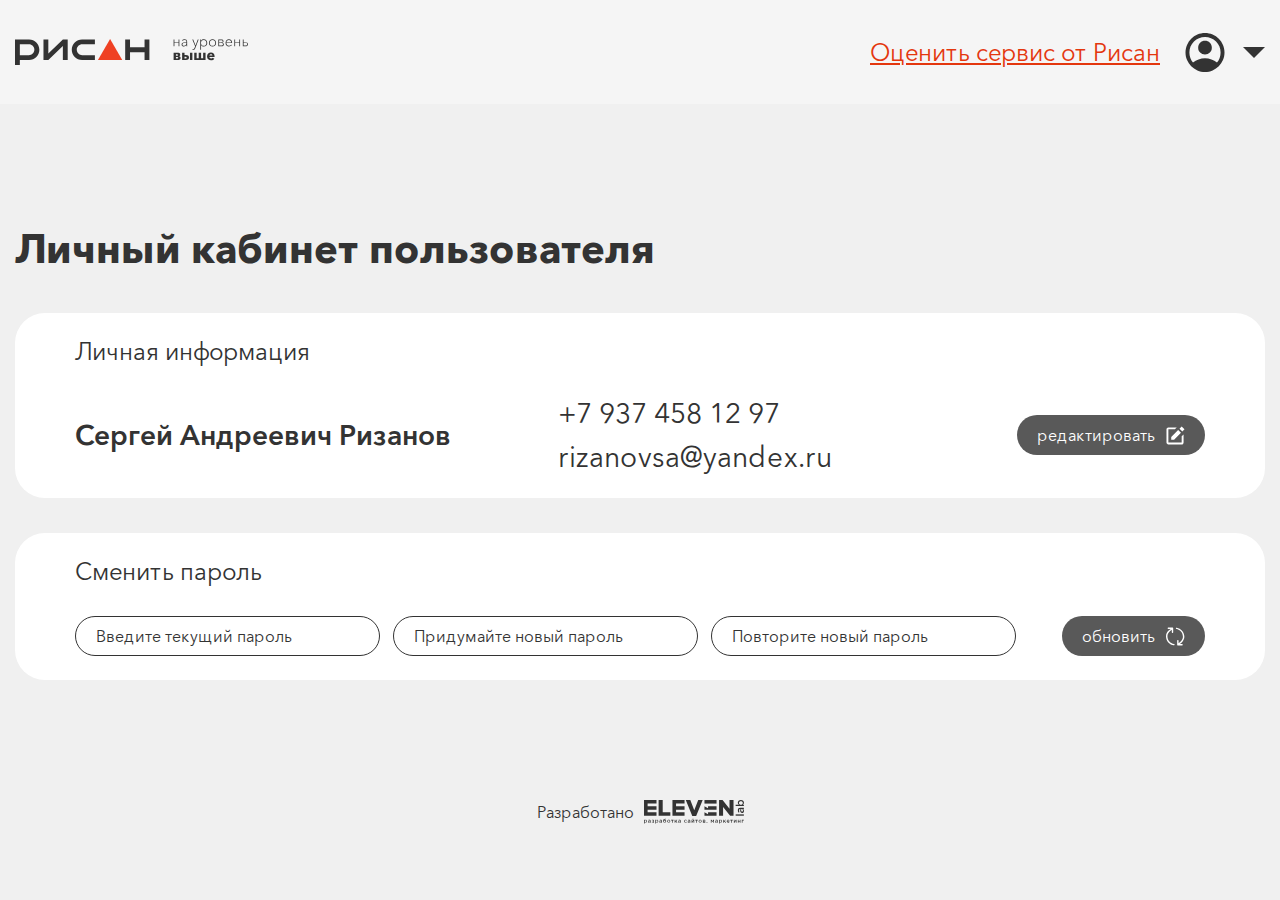
==== commit 058f6128: "edit1" ====
--- a/cabinet.html
+++ b/cabinet.html
@@ -179,6 +179,23 @@
       </div>
     </section>
 
+		<footer>
+      <div class="container">
+        <div class="row">
+          <div class="col-12">
+            <a
+              href="https://elevenlab.ru"
+              target="_blank"
+              class="link-developer"
+            >
+              <span>Разработано</span>
+              <img src="img/logo-white.svg" alt="" />
+            </a>
+          </div>
+        </div>
+      </div>
+    </footer>
+
     <!-- Модальное окно -->
     <div
       class="modal modal-v2 fade"
--- a/css/footer.css
+++ b/css/footer.css
@@ -204,4 +204,29 @@
   width: 48px;
   height: 48px;
   margin: 0 auto 24px;
+}
+
+footer {
+  margin: 20px 0;
+}
+
+.link-developer {
+  display: -webkit-box;
+  display: -ms-flexbox;
+  display: flex;
+  -webkit-box-align: center;
+      -ms-flex-align: center;
+          align-items: center;
+  -webkit-box-pack: center;
+      -ms-flex-pack: center;
+          justify-content: center;
+  margin: 0 auto;
+  color: #333;
+}
+.link-developer:hover {
+  color: #E4370E;
+}
+.link-developer img {
+  max-width: 100px;
+  margin: 0 0 0 10px;
 }--- a/css/main.css
+++ b/css/main.css
@@ -227,6 +227,10 @@
   margin: 0 0 32px;
   background: #e6e6e6;
 }
+.sales-box.active .sales-box__img img {
+  -webkit-filter: none;
+          filter: none;
+}
 .sales-box__img {
   display: -webkit-box;
   display: -ms-flexbox;
@@ -259,6 +263,16 @@
   background: #fff;
   border-radius: 30px;
   padding: 40px;
+  display: -webkit-box;
+  display: -ms-flexbox;
+  display: flex;
+  -webkit-box-orient: vertical;
+  -webkit-box-direction: normal;
+      -ms-flex-direction: column;
+          flex-direction: column;
+}
+.sales-box__content .btn {
+  margin: auto 0 0;
 }
 .sales-box h3 {
   font-size: 36px;
@@ -268,6 +282,9 @@
 .sales-box .box-text {
   font-size: 24px;
   margin: 24px 0;
+}
+.sales-box .box-text:last-child {
+  margin-bottom: 0;
 }
 .sales-box:last-child {
   margin: 0;
--- a/css/media.css
+++ b/css/media.css
@@ -5,7 +5,7 @@
     right: 140px;
   }
 }
-@media only screen and (max-width: 1600px) {
+@media only screen and (max-width: 1500px) {
   .entrance .home-product {
     min-width: auto;
     width: calc(100% + 15px);
@@ -70,7 +70,7 @@
     margin: 0 0 54px;
   }
   .entrance .home-product {
-    margin: 54px 0 0;
+    margin: 54px 0 30px;
     min-height: 274px;
     border-radius: 24px 0 0 24px;
   }
